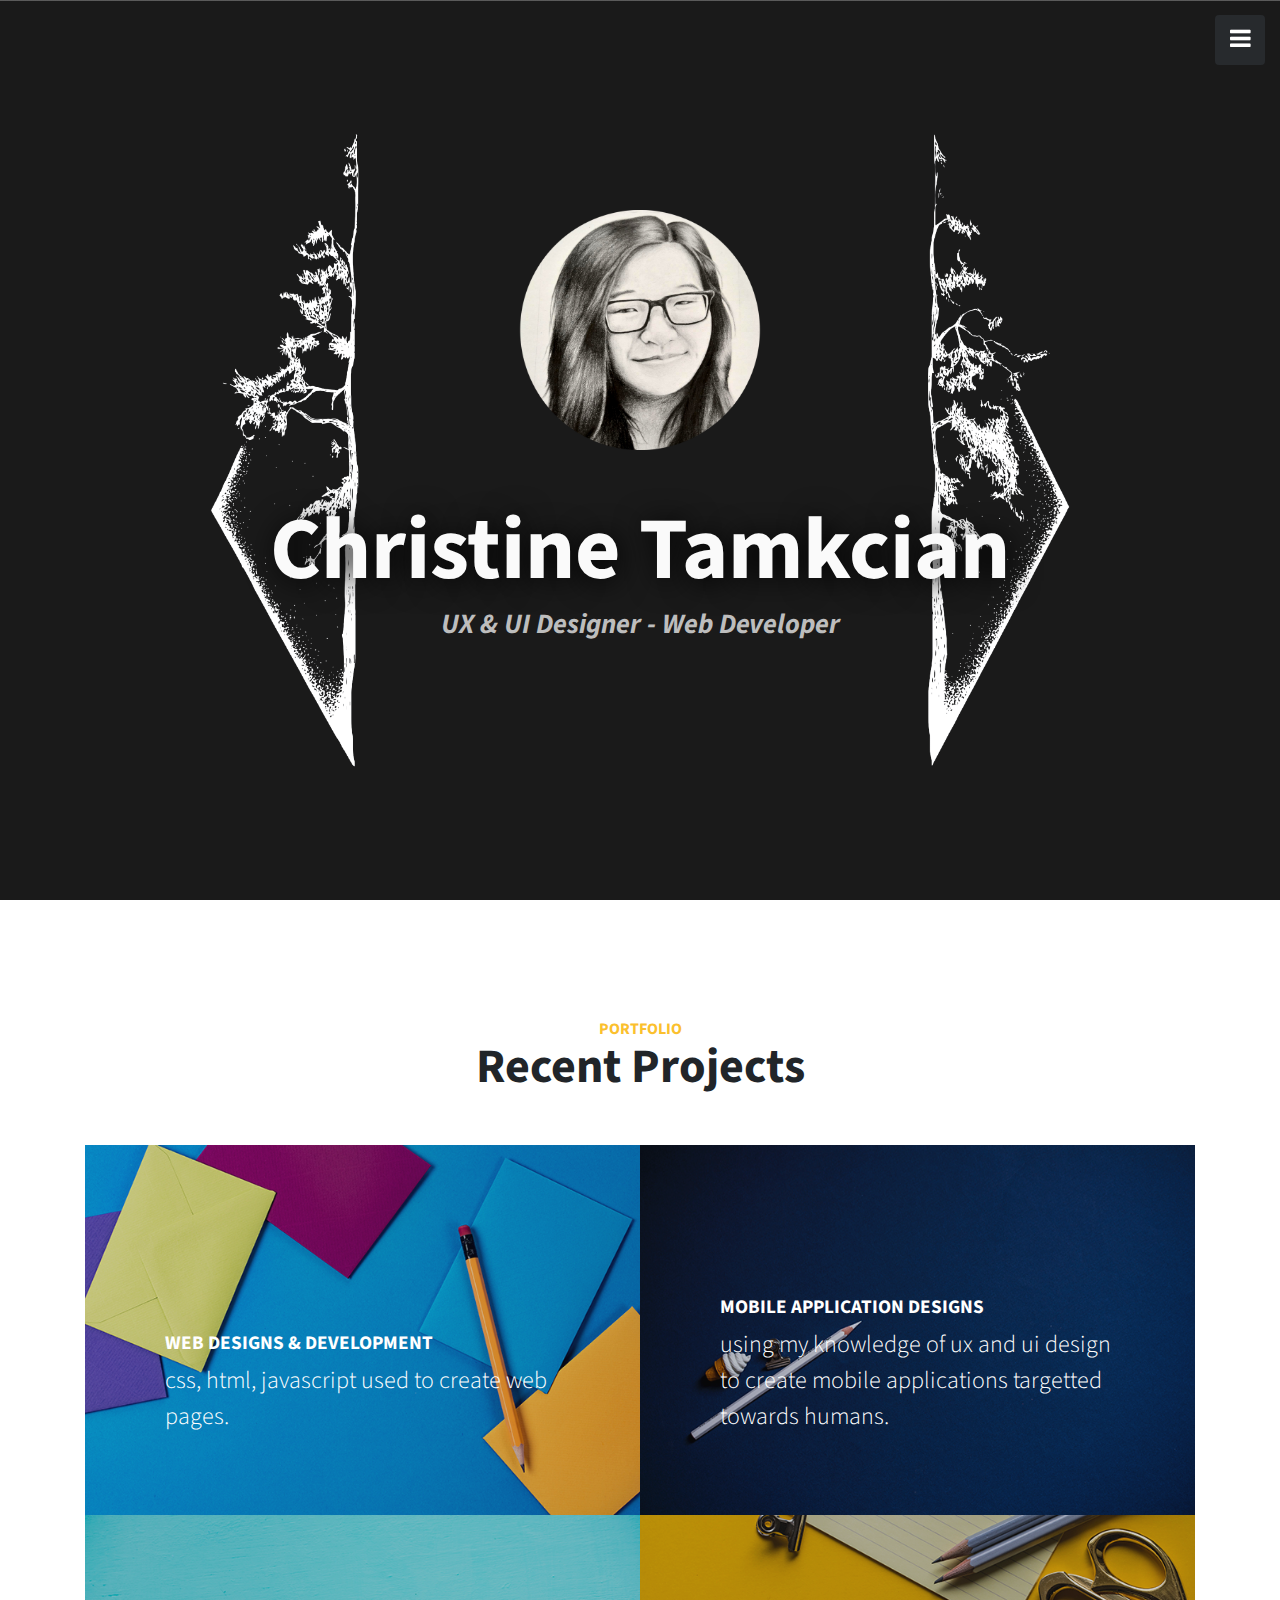
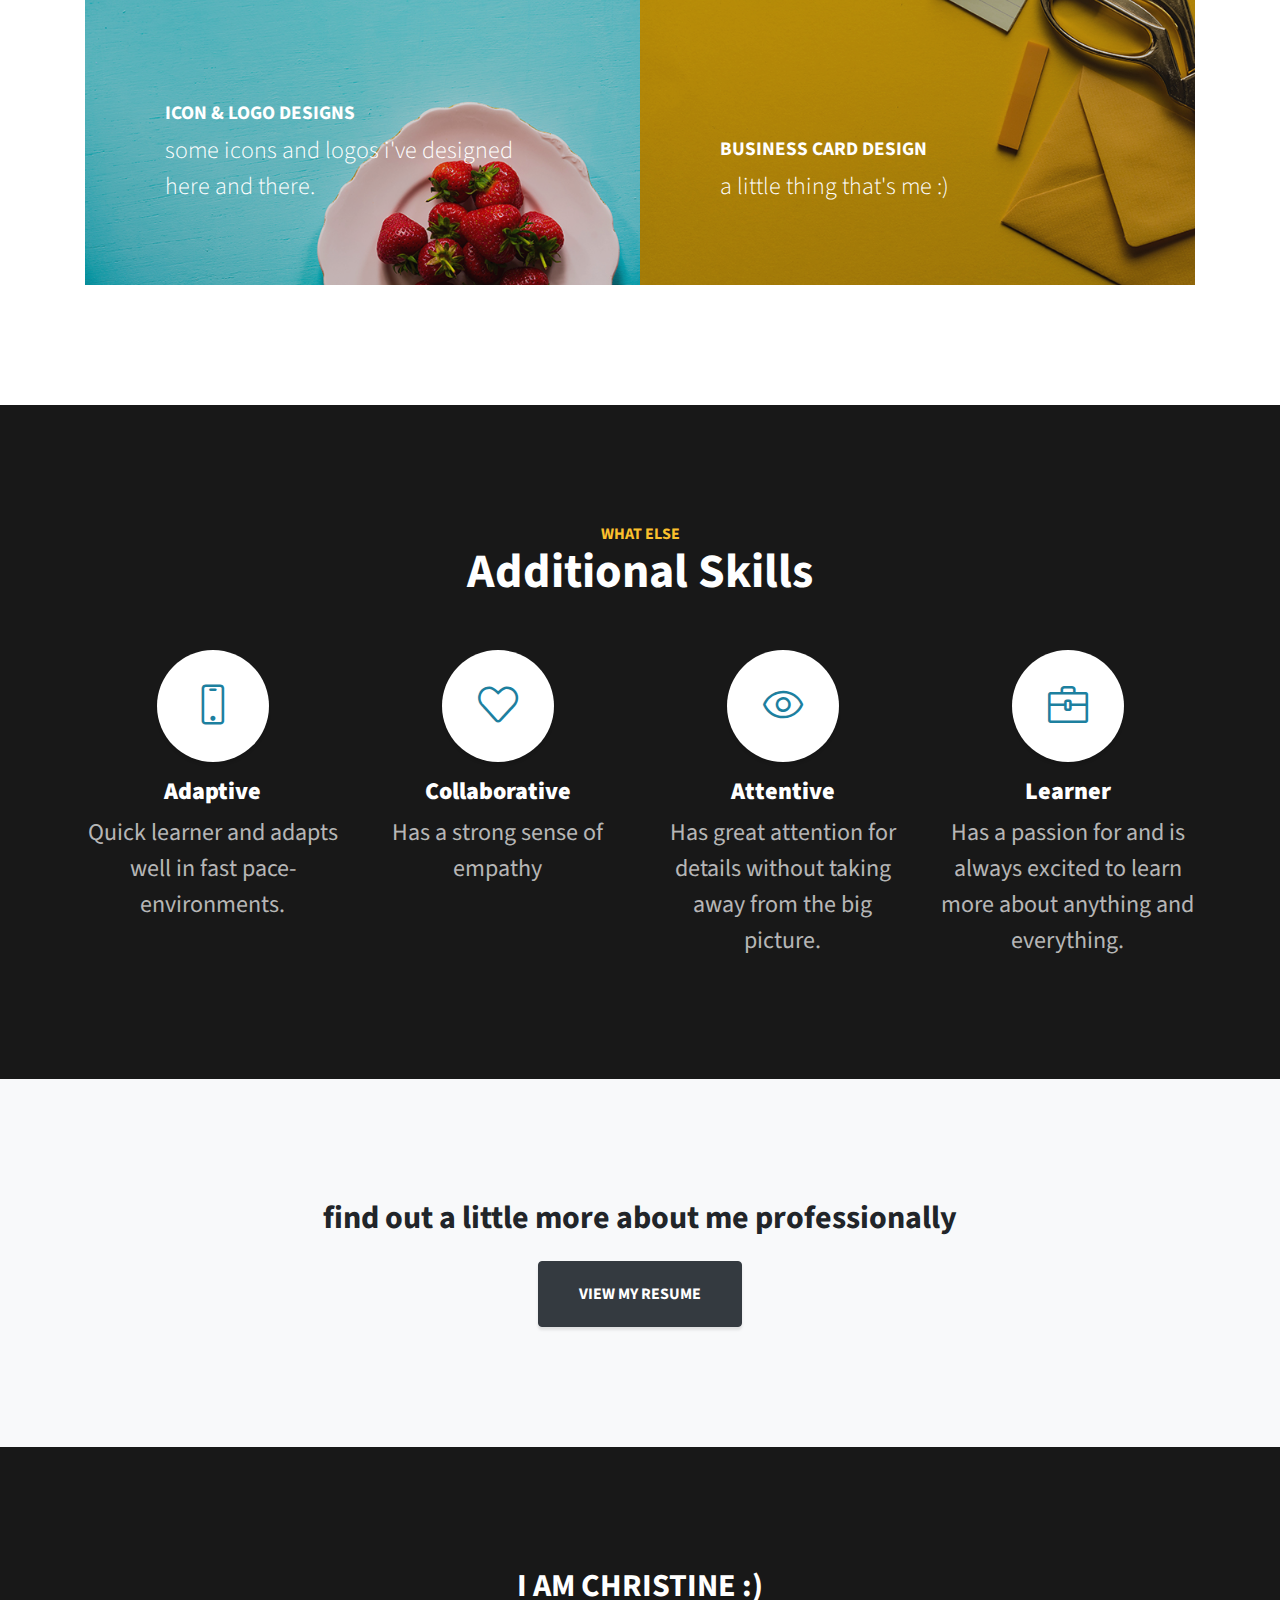
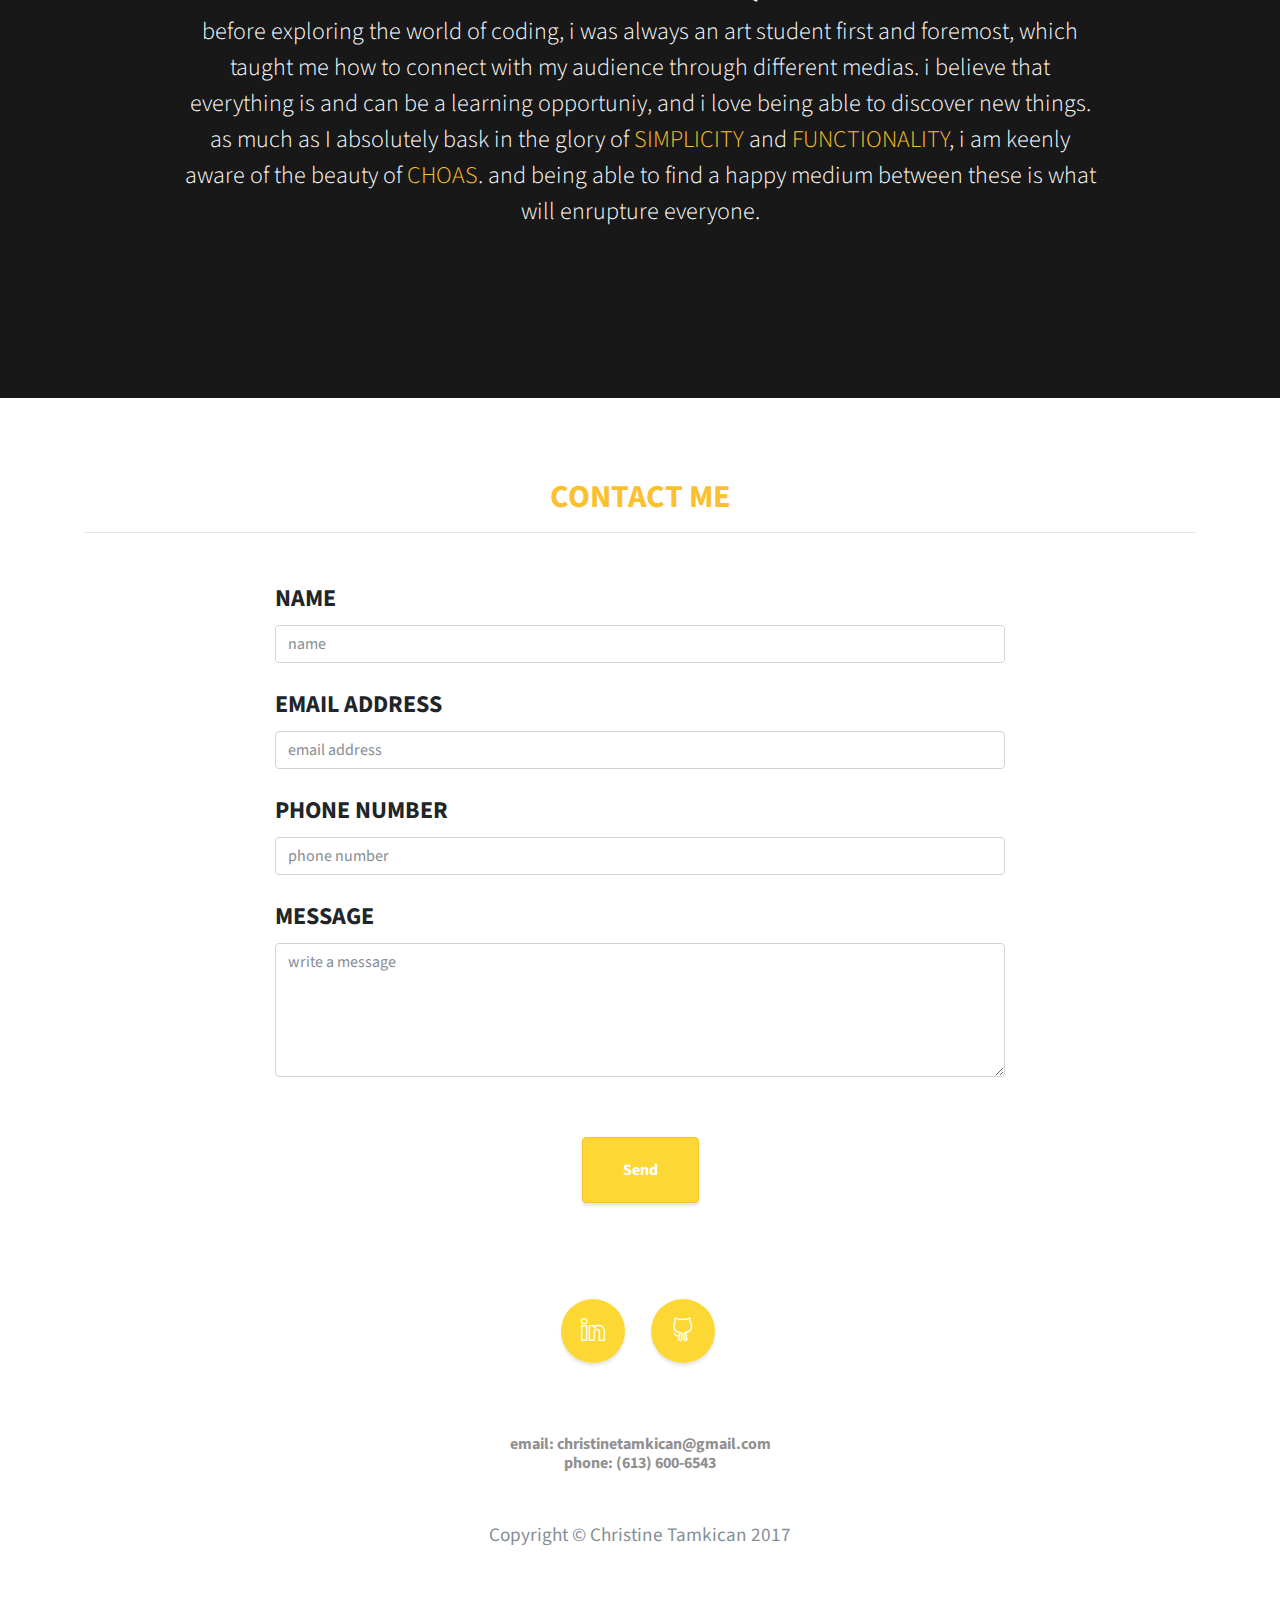
==== index.html @ 32dbfe92 "init" ====
<!DOCTYPE html>
<html lang="en">

  <head>

    <meta charset="utf-8">
    <meta name="viewport" content="width=device-width, initial-scale=1, shrink-to-fit=no">
    <meta name="Christine Tamkican's Portfolio" content="">
    <meta name="Christine Tamkican" content="">

    <title>Christine Tamkican</title>

    <!-- Bootstrap Core CSS -->
    <link href="vendor/bootstrap/css/bootstrap.min.css" rel="stylesheet">

    <!-- Custom Fonts -->
    <link href="vendor/font-awesome/css/font-awesome.min.css" rel="stylesheet" type="text/css">
    <link href="https://fonts.googleapis.com/css?family=Source+Sans+Pro:300,400,700,300italic,400italic,700italic" rel="stylesheet" type="text/css">
    <link href="vendor/simple-line-icons/css/simple-line-icons.css" rel="stylesheet">
    <link href="https://fonts.googleapis.com/css?family=Architects+Daughter|Caveat|Waiting+for+the+Sunrise|Shadows+Into+Light+Two" rel="stylesheet">

    <!-- Custom CSS -->
    <link href="css/stylish-portfolio.min.css" rel="stylesheet">
    <link href="css/stylish-portfolio.css" rel="stylesheet">

  </head>

  <body id="page-top">
    <!-- Navigation -->
    <a class="menu-toggle rounded" href="#">
      <i class="fa fa-bars"></i>
    </a>
    <nav id="sidebar-wrapper">
      <ul class="sidebar-nav">
        <li class="sidebar-brand">
          <a class="js-scroll-trigger" href="#page-top"></a>
        </li>
        <li class="sidebar-nav-item">
          <a class="js-scroll-trigger" href="#page-top">Home</a>
        </li>
        <li class="sidebar-nav-item">
          <a class="js-scroll-trigger" href="#portfolio">Portfolio</a>
        </li>
        <li class="sidebar-nav-item">
          <a class="js-scroll-trigger" href="#services">What Else</a>
        </li>
        <li class="sidebar-nav-item">
          <a class="js-scroll-trigger" href="#about">About</a>
        </li>
        <li class="sidebar-nav-item">
          <a class="js-scroll-trigger" href="#contact">Contact</a>
        </li>
      </ul>
    </nav>

    <!-- Header -->
    <header class="masthead d-flex">
      <div class="container text-center my-auto" id="profilePic">
       <img class="img-fluid mb-5 d-block mx-auto" id="profilePic" src="img/profile.png" alt="" style="height: 15rem">
        <h1 class="mb-1" style="color: #fafafa;text-shadow: 3px 3px 30px black;">Christine Tamkcian</h1>
        <h3 class="mb-5" style="color:#bdbdbd;">
          <em>UX &amp; UI Designer - Web Developer</em>
        </h3>
      </div>
      <div class="overlay"></div>
    </header>

    <!-- Portfolio -->
    <section class="content-section" id="portfolio">
      <div class="container">
        <div class="content-section-heading text-center">
          <h3 class="text-secondary mb-0">Portfolio</h3>
          <h2 class="mb-5">Recent Projects</h2>
        </div>
        <div class="row no-gutters">
          <div class="col-lg-6">
            <a class="portfolio-item" href="#webModal" data-toggle="modal">
              <span class="caption">
                <span class="caption-content">
                  <h2>WEB DESIGNS &AMP; DEVELOPMENT</h2>
                  <p class="mb-0">css, html, javascript used to create web pages.</p>
                </span>
              </span>
              <img class="img-fluid" src="img/portfolio-1.jpg" alt="">
            </a>
          </div>
          <div class="col-lg-6">
            <a class="portfolio-item" href="#appModal" data-toggle="modal">
              <span class="caption">
                <span class="caption-content">
                  <h2>MOBILE APPLICATION DESIGNS</h2>
                  <p class="mb-0">using my knowledge of ux and ui design to create mobile applications targetted towards humans.</p>
                </span>
              </span>
              <img class="img-fluid" src="img/portfolio-2.jpg" alt="">
            </a>
          </div>
          <div class="col-lg-6">
            <a class="portfolio-item" href="#iconModal" data-toggle="modal">
              <span class="caption">
                <span class="caption-content">
                  <h2>ICON &AMP; LOGO DESIGNS</h2>
                  <p class="mb-0">some icons and logos i've designed here and there.</p>
                </span>
              </span>
              <img class="img-fluid" src="img/portfolio-3.jpg" alt="">
            </a>
          </div>
          <div class="col-lg-6">
            <a class="portfolio-item" href="#brandingModal" data-toggle="modal">
              <span class="caption">
                <span class="caption-content">
                  <h2>BUSINESS CARD DESIGN</h2>
                  <p class="mb-0">a little thing that's me :)</p>
                </span>
              </span>
              <img class="img-fluid" src="img/portfolio-4.jpg" alt="">
            </a>
          </div>
        </div>
      </div>
    </section>
    
    <!-- MODAL WINDOWS -->
    
    <!-- Web Design -->
    <div id="webModal" class="modal fade" tabindex="-1" role="dialog" style="display:none;" aria-hidden="true">
        <div class="modal-dialog modal-lg" role="document">
    <div class="modal-content">
      <!-- dialog body -->
      <div class="modal-body">
        <button type="button" class="close" data-dismiss="modal">&times;</button>
        <div id="webCar" class="carousel slide" data-ride="carousel">
          <ol class="carousel-indicators">
            <li data-target="#webCar" data-slide-to="0" class="active"></li>
            <li data-target="#webCar" data-slide-to="1"></li>
            <li data-target="#webCar" data-slide-to="2"></li>
          </ol>
          <div class="carousel-inner" role="listbox">
            <div class="carousel-item active">
              <img src="img/designs/webDesign1.jpeg" alt="First slide">
              <div class="carousel-caption">
                <h3>make a difference: bootstrap website</h3>
                <p>a responsive website created using the bootstrap framework.<br><a href="https://tamk0002.github.io/bootstrap-site/">view webpage</a></p>
              </div>
            </div>
            <div class="carousel-item">
              <img src="img/designs/webDesign2.jpeg" alt="Second slide">
              <div class="carousel-caption">
                <h3>lorem galaxy navigation design</h3>
                <p>a webpage created to practice creating a responsive navigation.<br><a href="https://tamk0002.github.io/midterm-9013/">view webpage</a></p>
              </div>
            </div>
            <div class="carousel-item">
              <img src="img/designs/webDesign3.jpeg" alt="Third slide">
              <div class="carousel-caption">
                <h3>responsive images design</h3>
                <p>a webpage created to practice creating responsive images.<br><a href="https://tamk0002.github.io/responsive-images/">view webpage</a></p>
              </div>
            </div>
          </div>
          <a class="carousel-control-prev" href="#webCar" data-slide="prev">
            <span class="carousel-control-prev-icon"></span>
            <span class="sr-only">Previous</span>
          </a>
          <a class="carousel-control-next" href="#webCar" data-slide="next">
            <span class="carousel-control-next-icon"></span>
            <span class="sr-only">Next</span>
          </a>
        </div>
      </div>
      <!-- dialog buttons -->
      <div class="modal-footer" href="#portfolio" data-dismiss="modal">
      <button type="button" class="btn btn-primary">CLOSE</button></div>
    </div>
  </div>
    </div>
    
    <!-- App Design -->
    <div id="appModal" class="modal fade" tabindex="-1" role="dialog" style="display:none;" aria-hidden="true">
        <div class="modal-dialog modal-lg" role="document">
    <div class="modal-content">
      <!-- dialog body -->
      <div class="modal-body">
        <button type="button" class="close" data-dismiss="modal">&times;</button>
        <div id="appCar" class="carousel slide" data-ride="carousel">
          <ol class="carousel-indicators">
            <li data-target="#appCar" data-slide-to="0" class="active"></li>
            <li data-target="#appCar" data-slide-to="1"></li>
<!--            <li data-target="#appCar" data-slide-to="2"></li>-->
          </ol>
          <div class="carousel-inner" role="listbox">
            <div class="carousel-item active">
              <img src="img/designs/appDesign1.jpeg" alt="First slide">
              <div class="carousel-caption">
                <h3>Bowling Interface</h3>
                <p>a bowling interface designed for iPads.<br>created using Adobe Xd<br><a href="https://xd.adobe.com/view/39c6d2aa-a7d2-4c39-b55e-e9a89693aaf7/">view full version</a></p>
              </div>
            </div>
            <div class="carousel-item">
              <img src="img/designs/appDesign2.jpeg" alt="Second slide">
              <div class="carousel-caption">
                <h3>MIZU</h3>
                <p>A music application.<br>created using Illustrator and Adobe Xd<br><a href="https://xd.adobe.com/view/39bc5a99-e1aa-471a-8054-1c2cb458f04a/">view interactive prototype</a>
                </p>
              </div>
            </div>
<!--
            <div class="carousel-item">
              <img src="img/appDesign3.png" alt="Third slide">
              <div class="carousel-caption">
                <h3>responsive images design</h3>
                <p>A responsive website created using the bootstrap framework.</p>
              </div>
            </div>
-->
          </div>
          <a class="carousel-control-prev" href="#appCar" data-slide="prev">
            <span class="carousel-control-prev-icon"></span>
            <span class="sr-only">Previous</span>
          </a>
          <a class="carousel-control-next" href="#appCar" data-slide="next">
            <span class="carousel-control-next-icon"></span>
            <span class="sr-only">Next</span>
          </a>
        </div>
      </div>
      <!-- dialog buttons -->
      <div class="modal-footer" href="#portfolio" data-dismiss="modal">
      <button type="button" class="btn btn-primary">CLOSE</button></div>
    </div>
  </div>
    </div>
    
    <!-- Icon & Logo Design -->
    <div id="iconModal" class="modal fade" tabindex="-1" role="dialog" style="display:none;" aria-hidden="true">
        <div class="modal-dialog modal-lg" role="document">
    <div class="modal-content">
      <!-- dialog body -->
      <div class="modal-body">
        <button type="button" class="close" data-dismiss="modal">&times;</button>
        <div id="iconCar" class="carousel slide" data-ride="carousel">
          <ol class="carousel-indicators">
            <li data-target="#iconCar" data-slide-to="0" class="active"></li>
            <li data-target="#iconCar" data-slide-to="1"></li>
<!--            <li data-target="#appCar" data-slide-to="2"></li>-->
          </ol>
          <div class="carousel-inner" role="listbox">
            <div class="carousel-item active">
              <img src="img/designs/iconDesign1.jpeg" alt="First slide">
              <div class="carousel-caption">
                <h3>Filter Icons</h3>
                <p>Variety of Filter icons designed for the doors open ottawa application.</p>
              </div>
            </div>
            <div class="carousel-item">
              <img src="img/designs/logoDesign1.jpeg" alt="Second slide">
              <div class="carousel-caption">
                <h3>app icons and Logos</h3>
                <p>A variety of different app icons and logos I designed for different things.</p>
              </div>
            </div>
<!--
            <div class="carousel-item">
              <img src="img/appDesign3.png" alt="Third slide">
              <div class="carousel-caption">
                <h3>responsive images design</h3>
                <p>A responsive website created using the bootstrap framework.</p>
              </div>
            </div>
-->
          </div>
          <a class="carousel-control-prev" href="#iconCar" data-slide="prev">
            <span class="carousel-control-prev-icon"></span>
            <span class="sr-only">Previous</span>
          </a>
          <a class="carousel-control-next" href="#iconCar" data-slide="next">
            <span class="carousel-control-next-icon"></span>
            <span class="sr-only">Next</span>
          </a>
        </div>
      </div>
      <!-- dialog buttons -->
      <div class="modal-footer" href="#portfolio" data-dismiss="modal">
      <button type="button" class="btn btn-primary">CLOSE</button></div>
    </div>
  </div>
    </div>
    
    <!-- Branding/ Misc Design -->
    <div id="brandingModal" class="modal fade" tabindex="-1" role="dialog" style="display:none;" aria-hidden="true">
        <div class="modal-dialog modal-lg" role="document">
    <div class="modal-content">
      <!-- dialog body -->
      <div class="modal-body">
        <button type="button" class="close" data-dismiss="modal">&times;</button>
        <div id="brandingCar" class="carousel slide" data-ride="carousel">
          <ol class="carousel-indicators">
            <li data-target="#brandingCar" data-slide-to="0" class="active"></li>
<!--            <li data-target="#brandingCar" data-slide-to="1"></li>-->
<!--            <li data-target="#appCar" data-slide-to="2"></li>-->
          </ol>
          <div class="carousel-inner" role="listbox">
            <div class="carousel-item active">
              <img src="img/designs/miscDesign.jpeg" alt="First slide">
              <div class="carousel-caption">
                <h3>Personal Card</h3>
                <p>a quick personal card i created.</p>
              </div>
            </div>
<!--
            <div class="carousel-item">
              <img src="img/designs/appDesign2.jpeg" alt="Second slide">
              <div class="carousel-caption">
                <h3>responsive navigation design</h3>
                <p>A responsive website created using the bootstrap framework.</p>
              </div>
            </div>
-->
<!--
            <div class="carousel-item">
              <img src="img/appDesign3.png" alt="Third slide">
              <div class="carousel-caption">
                <h3>responsive images design</h3>
                <p>A responsive website created using the bootstrap framework.</p>
              </div>
            </div>
-->
          </div>
          <a class="carousel-control-prev" href="#brandingCar" data-slide="prev">
            <span class="carousel-control-prev-icon"></span>
            <span class="sr-only">Previous</span>
          </a>
          <a class="carousel-control-next" href="#brandingCar" data-slide="next">
            <span class="carousel-control-next-icon"></span>
            <span class="sr-only">Next</span>
          </a>
        </div>
      </div>
      <!-- dialog buttons -->
      <div class="modal-footer" href="#portfolio" data-dismiss="modal">
      <button type="button" class="btn btn-primary">CLOSE</button></div>
    </div>
  </div>
    </div>
    
    
    <section class="content-section bg-primary text-white text-center" id="services">
      <div class="container">
        <div class="content-section-heading">
          <h3 class="text-secondary mb-0">What else</h3>
          <h2 class="mb-5">Additional Skills</h2>
        </div>
        <div class="row">
          <div class="col-lg-3 col-md-6 mb-5 mb-lg-0">
            <span class="service-icon rounded-circle mx-auto mb-3">
              <i class="icon-screen-smartphone"></i>
            </span>
            <h4>
              <strong>Adaptive</strong>
            </h4>
            <p class="text-faded mb-0">Quick learner and adapts well in fast pace-environments.</p>
          </div>
          <div class="col-lg-3 col-md-6 mb-5 mb-lg-0">
            <span class="service-icon rounded-circle mx-auto mb-3">
              <i class="icon-heart"></i>
            </span>
            <h4>
              <strong>Collaborative</strong>
            </h4>
            <p class="text-faded mb-0">Has a strong sense of empathy</p>
          </div>
          <div class="col-lg-3 col-md-6 mb-5 mb-md-0">
            <span class="service-icon rounded-circle mx-auto mb-3">
              <i class="icon-eye"></i>
            </span>
            <h4>
              <strong>Attentive</strong>
            </h4>
            <p class="text-faded mb-0">Has great attention for details without taking away from the big picture.</p>
          </div>
          <div class="col-lg-3 col-md-6">
            <span class="service-icon rounded-circle mx-auto mb-3">
              <i class="icon-briefcase"></i>
            </span>
            <h4>
              <strong>Learner</strong>
            </h4>
            <p class="text-faded mb-0">Has a passion for and is always excited to learn more about anything and everything.</p>
          </div>
        </div>
      </div>
    </section>

    <!-- About -->
    <section class="content-section bg-light" id="about">
      <div class="container text-center">
        <h2 class="mb-4">find out a little more about me professionally</h2>
        <a class="btn btn-dark btn-xl js-scroll-trigger" href="resume.pdf">VIEW MY RESUME</a>
      </div>
    </section>
   
    <!-- Call to Action -->
    <section class="content-section bg-primary text-white">
     <div class="container text-center">
        <div class="row">
          <div class="col-lg-10 mx-auto">
            <h2>I AM CHRISTINE :)</h2>
            <p class="lead mb-5" style="font-size: 1.5rem">before exploring the world of coding, i was always an art student first and foremost, which taught me how to connect with my audience through different medias. i believe that everything is and can be a learning opportuniy, and i love being able to discover new things. as much as I absolutely bask in the glory of <tag>SIMPLICITY</tag> and <tag>FUNCTIONALITY</tag>, i am keenly aware of the beauty of <tag>CHOAS</tag>. and being able to find a happy medium between these is what will enrupture everyone.
            </p>
            
          </div>
        </div>
      </div>
    </section>
    
    <!-- Contact Section -->
    <section id="contact" style="margin-top:5rem;">
      <div class="container">
        <h2 class="text-center text-uppercase text-secondary mb-0">Contact Me</h2>
        <hr class="star-dark mb-5">
        <div class="row">
          <div class="col-lg-8 mx-auto">
            <!-- To configure the contact form email address, go to mail/contact_me.php and update the email address in the PHP file on line 19. -->
            <!-- The form should work on most web servers, but if the form is not working you may need to configure your web server differently. -->
            <form name="sentMessage" id="contactForm" novalidate="novalidate">
              <div class="control-group">
                <div class="form-group floating-label-form-group controls mb-0 pb-2">
                  <label><b>NAME</b></label>
                  <input class="form-control" id="name" type="text" placeholder="name" required="required" data-validation-required-message="Please enter your name.">
                  <p class="help-block text-danger"></p>
                </div>
              </div>
              <div class="control-group">
                <div class="form-group floating-label-form-group controls mb-0 pb-2">
                  <label><b>EMAIL ADDRESS</b></label>
                  <input class="form-control" id="email" type="email" placeholder="email address" required="required" data-validation-required-message="Please enter your email address.">
                  <p class="help-block text-danger"></p>
                </div>
              </div>
              <div class="control-group">
                <div class="form-group floating-label-form-group controls mb-0 pb-2">
                  <label><b>PHONE NUMBER</b></label>
                  <input class="form-control" id="phone" type="tel" placeholder="phone number" required="required" data-validation-required-message="Please enter your phone number.">
                  <p class="help-block text-danger"></p>
                </div>
              </div>
              <div class="control-group">
                <div class="form-group floating-label-form-group controls mb-0 pb-2">
                  <label><b>MESSAGE</b></label>
                  <textarea class="form-control" id="message" rows="5" placeholder="write a message" required="required" data-validation-required-message="Please enter a message."></textarea>
                  <p class="help-block text-danger"></p>
                </div>
              </div>
              <br>
              <div id="success"></div>
              <div class="form-group" style="justify-content: center; display: flex;">
                <button type="submit" class="btn btn-primary btn-xl" id="sendMessageButton">Send</button>
              </div>
            </form>
          </div>
        </div>
      </div>
    </section>

    <!-- Footer -->
    <footer class="footer text-center">
      <div class="container">
        <ul class="list-inline mb-5">
          <li class="list-inline-item">
            <a class="social-link rounded-circle text-white mr-3" href="https://www.linkedin.com/in/christine-tamkican-003aa7154/">
              <i class="icon-social-linkedin"></i>
            </a>
          </li>
          <li class="list-inline-item">
            <a class="social-link rounded-circle text-white" href="https://github.com/tamk0002">
              <i class="icon-social-github"></i>
            </a>
          </li>
          <li><br><br>
              <h6 style="color:#909090;">email: christinetamkican@gmail.com<br>phone: (613) 600-6543</h6>
          </li>
        </ul>
        <p class="text-muted small mb-0">Copyright &copy; Christine Tamkican 2017</p>
      </div>
    </footer>

    <!-- Scroll to Top Button-->
    <a class="scroll-to-top rounded js-scroll-trigger" href="#page-top">
      <i class="fa fa-angle-up"></i>
    </a>

    <!-- Bootstrap core JavaScript -->
    <script src="vendor/jquery/jquery.min.js"></script>
    <script src="vendor/bootstrap/js/bootstrap.bundle.min.js"></script>

    <!-- Plugin JavaScript -->
    <script src="vendor/jquery-easing/jquery.easing.min.js"></script>

       <!-- Contact Form JavaScript -->
    <script src="js/jqBootstrapValidation.js"></script>
    <script src="js/contact_me.js"></script>
   
    <!-- Custom scripts for this template -->
    <script src="js/stylish-portfolio.min.js"></script>

  </body>

</html>
---- vendor/simple-line-icons/css/simple-line-icons.css ----
@font-face {
  font-family: 'simple-line-icons';
  src: url('../fonts/Simple-Line-Icons.eot?v=2.4.0');
  src: url('../fonts/Simple-Line-Icons.eot?v=2.4.0#iefix') format('embedded-opentype'), url('../fonts/Simple-Line-Icons.woff2?v=2.4.0') format('woff2'), url('../fonts/Simple-Line-Icons.ttf?v=2.4.0') format('truetype'), url('../fonts/Simple-Line-Icons.woff?v=2.4.0') format('woff'), url('../fonts/Simple-Line-Icons.svg?v=2.4.0#simple-line-icons') format('svg');
  font-weight: normal;
  font-style: normal;
}
/*
 Use the following CSS code if you want to have a class per icon.
 Instead of a list of all class selectors, you can use the generic [class*="icon-"] selector, but it's slower:
*/
.icon-user,
.icon-people,
.icon-user-female,
.icon-user-follow,
.icon-user-following,
.icon-user-unfollow,
.icon-login,
.icon-logout,
.icon-emotsmile,
.icon-phone,
.icon-call-end,
.icon-call-in,
.icon-call-out,
.icon-map,
.icon-location-pin,
.icon-direction,
.icon-directions,
.icon-compass,
.icon-layers,
.icon-menu,
.icon-list,
.icon-options-vertical,
.icon-options,
.icon-arrow-down,
.icon-arrow-left,
.icon-arrow-right,
.icon-arrow-up,
.icon-arrow-up-circle,
.icon-arrow-left-circle,
.icon-arrow-right-circle,
.icon-arrow-down-circle,
.icon-check,
.icon-clock,
.icon-plus,
.icon-minus,
.icon-close,
.icon-event,
.icon-exclamation,
.icon-organization,
.icon-trophy,
.icon-screen-smartphone,
.icon-screen-desktop,
.icon-plane,
.icon-notebook,
.icon-mustache,
.icon-mouse,
.icon-magnet,
.icon-energy,
.icon-disc,
.icon-cursor,
.icon-cursor-move,
.icon-crop,
.icon-chemistry,
.icon-speedometer,
.icon-shield,
.icon-screen-tablet,
.icon-magic-wand,
.icon-hourglass,
.icon-graduation,
.icon-ghost,
.icon-game-controller,
.icon-fire,
.icon-eyeglass,
.icon-envelope-open,
.icon-envelope-letter,
.icon-bell,
.icon-badge,
.icon-anchor,
.icon-wallet,
.icon-vector,
.icon-speech,
.icon-puzzle,
.icon-printer,
.icon-present,
.icon-playlist,
.icon-pin,
.icon-picture,
.icon-handbag,
.icon-globe-alt,
.icon-globe,
.icon-folder-alt,
.icon-folder,
.icon-film,
.icon-feed,
.icon-drop,
.icon-drawer,
.icon-docs,
.icon-doc,
.icon-diamond,
.icon-cup,
.icon-calculator,
.icon-bubbles,
.icon-briefcase,
.icon-book-open,
.icon-basket-loaded,
.icon-basket,
.icon-bag,
.icon-action-undo,
.icon-action-redo,
.icon-wrench,
.icon-umbrella,
.icon-trash,
.icon-tag,
.icon-support,
.icon-frame,
.icon-size-fullscreen,
.icon-size-actual,
.icon-shuffle,
.icon-share-alt,
.icon-share,
.icon-rocket,
.icon-question,
.icon-pie-chart,
.icon-pencil,
.icon-note,
.icon-loop,
.icon-home,
.icon-grid,
.icon-graph,
.icon-microphone,
.icon-music-tone-alt,
.icon-music-tone,
.icon-earphones-alt,
.icon-earphones,
.icon-equalizer,
.icon-like,
.icon-dislike,
.icon-control-start,
.icon-control-rewind,
.icon-control-play,
.icon-control-pause,
.icon-control-forward,
.icon-control-end,
.icon-volume-1,
.icon-volume-2,
.icon-volume-off,
.icon-calendar,
.icon-bulb,
.icon-chart,
.icon-ban,
.icon-bubble,
.icon-camrecorder,
.icon-camera,
.icon-cloud-download,
.icon-cloud-upload,
.icon-envelope,
.icon-eye,
.icon-flag,
.icon-heart,
.icon-info,
.icon-key,
.icon-link,
.icon-lock,
.icon-lock-open,
.icon-magnifier,
.icon-magnifier-add,
.icon-magnifier-remove,
.icon-paper-clip,
.icon-paper-plane,
.icon-power,
.icon-refresh,
.icon-reload,
.icon-settings,
.icon-star,
.icon-symbol-female,
.icon-symbol-male,
.icon-target,
.icon-credit-card,
.icon-paypal,
.icon-social-tumblr,
.icon-social-twitter,
.icon-social-facebook,
.icon-social-instagram,
.icon-social-linkedin,
.icon-social-pinterest,
.icon-social-github,
.icon-social-google,
.icon-social-reddit,
.icon-social-skype,
.icon-social-dribbble,
.icon-social-behance,
.icon-social-foursqare,
.icon-social-soundcloud,
.icon-social-spotify,
.icon-social-stumbleupon,
.icon-social-youtube,
.icon-social-dropbox,
.icon-social-vkontakte,
.icon-social-steam {
  font-family: 'simple-line-icons';
  speak: none;
  font-style: normal;
  font-weight: normal;
  font-variant: normal;
  text-transform: none;
  line-height: 1;
  /* Better Font Rendering =========== */
  -webkit-font-smoothing: antialiased;
  -moz-osx-font-smoothing: grayscale;
}
.icon-user:before {
  content: "\e005";
}
.icon-people:before {
  content: "\e001";
}
.icon-user-female:before {
  content: "\e000";
}
.icon-user-follow:before {
  content: "\e002";
}
.icon-user-following:before {
  content: "\e003";
}
.icon-user-unfollow:before {
  content: "\e004";
}
.icon-login:before {
  content: "\e066";
}
.icon-logout:before {
  content: "\e065";
}
.icon-emotsmile:before {
  content: "\e021";
}
.icon-phone:before {
  content: "\e600";
}
.icon-call-end:before {
  content: "\e048";
}
.icon-call-in:before {
  content: "\e047";
}
.icon-call-out:before {
  content: "\e046";
}
.icon-map:before {
  content: "\e033";
}
.icon-location-pin:before {
  content: "\e096";
}
.icon-direction:before {
  content: "\e042";
}
.icon-directions:before {
  content: "\e041";
}
.icon-compass:before {
  content: "\e045";
}
.icon-layers:before {
  content: "\e034";
}
.icon-menu:before {
  content: "\e601";
}
.icon-list:before {
  content: "\e067";
}
.icon-options-vertical:before {
  content: "\e602";
}
.icon-options:before {
  content: "\e603";
}
.icon-arrow-down:before {
  content: "\e604";
}
.icon-arrow-left:before {
  content: "\e605";
}
.icon-arrow-right:before {
  content: "\e606";
}
.icon-arrow-up:before {
  content: "\e607";
}
.icon-arrow-up-circle:before {
  content: "\e078";
}
.icon-arrow-left-circle:before {
  content: "\e07a";
}
.icon-arrow-right-circle:before {
  content: "\e079";
}
.icon-arrow-down-circle:before {
  content: "\e07b";
}
.icon-check:before {
  content: "\e080";
}
.icon-clock:before {
  content: "\e081";
}
.icon-plus:before {
  content: "\e095";
}
.icon-minus:before {
  content: "\e615";
}
.icon-close:before {
  content: "\e082";
}
.icon-event:before {
  content: "\e619";
}
.icon-exclamation:before {
  content: "\e617";
}
.icon-organization:before {
  content: "\e616";
}
.icon-trophy:before {
  content: "\e006";
}
.icon-screen-smartphone:before {
  content: "\e010";
}
.icon-screen-desktop:before {
  content: "\e011";
}
.icon-plane:before {
  content: "\e012";
}
.icon-notebook:before {
  content: "\e013";
}
.icon-mustache:before {
  content: "\e014";
}
.icon-mouse:before {
  content: "\e015";
}
.icon-magnet:before {
  content: "\e016";
}
.icon-energy:before {
  content: "\e020";
}
.icon-disc:before {
  content: "\e022";
}
.icon-cursor:before {
  content: "\e06e";
}
.icon-cursor-move:before {
  content: "\e023";
}
.icon-crop:before {
  content: "\e024";
}
.icon-chemistry:before {
  content: "\e026";
}
.icon-speedometer:before {
  content: "\e007";
}
.icon-shield:before {
  content: "\e00e";
}
.icon-screen-tablet:before {
  content: "\e00f";
}
.icon-magic-wand:before {
  content: "\e017";
}
.icon-hourglass:before {
  content: "\e018";
}
.icon-graduation:before {
  content: "\e019";
}
.icon-ghost:before {
  content: "\e01a";
}
.icon-game-controller:before {
  content: "\e01b";
}
.icon-fire:before {
  content: "\e01c";
}
.icon-eyeglass:before {
  content: "\e01d";
}
.icon-envelope-open:before {
  content: "\e01e";
}
.icon-envelope-letter:before {
  content: "\e01f";
}
.icon-bell:before {
  content: "\e027";
}
.icon-badge:before {
  content: "\e028";
}
.icon-anchor:before {
  content: "\e029";
}
.icon-wallet:before {
  content: "\e02a";
}
.icon-vector:before {
  content: "\e02b";
}
.icon-speech:before {
  content: "\e02c";
}
.icon-puzzle:before {
  content: "\e02d";
}
.icon-printer:before {
  content: "\e02e";
}
.icon-present:before {
  content: "\e02f";
}
.icon-playlist:before {
  content: "\e030";
}
.icon-pin:before {
  content: "\e031";
}
.icon-picture:before {
  content: "\e032";
}
.icon-handbag:before {
  content: "\e035";
}
.icon-globe-alt:before {
  content: "\e036";
}
.icon-globe:before {
  content: "\e037";
}
.icon-folder-alt:before {
  content: "\e039";
}
.icon-folder:before {
  content: "\e089";
}
.icon-film:before {
  content: "\e03a";
}
.icon-feed:before {
  content: "\e03b";
}
.icon-drop:before {
  content: "\e03e";
}
.icon-drawer:before {
  content: "\e03f";
}
.icon-docs:before {
  content: "\e040";
}
.icon-doc:before {
  content: "\e085";
}
.icon-diamond:before {
  content: "\e043";
}
.icon-cup:before {
  content: "\e044";
}
.icon-calculator:before {
  content: "\e049";
}
.icon-bubbles:before {
  content: "\e04a";
}
.icon-briefcase:before {
  content: "\e04b";
}
.icon-book-open:before {
  content: "\e04c";
}
.icon-basket-loaded:before {
  content: "\e04d";
}
.icon-basket:before {
  content: "\e04e";
}
.icon-bag:before {
  content: "\e04f";
}
.icon-action-undo:before {
  content: "\e050";
}
.icon-action-redo:before {
  content: "\e051";
}
.icon-wrench:before {
  content: "\e052";
}
.icon-umbrella:before {
  content: "\e053";
}
.icon-trash:before {
  content: "\e054";
}
.icon-tag:before {
  content: "\e055";
}
.icon-support:before {
  content: "\e056";
}
.icon-frame:before {
  content: "\e038";
}
.icon-size-fullscreen:before {
  content: "\e057";
}
.icon-size-actual:before {
  content: "\e058";
}
.icon-shuffle:before {
  content: "\e059";
}
.icon-share-alt:before {
  content: "\e05a";
}
.icon-share:before {
  content: "\e05b";
}
.icon-rocket:before {
  content: "\e05c";
}
.icon-question:before {
  content: "\e05d";
}
.icon-pie-chart:before {
  content: "\e05e";
}
.icon-pencil:before {
  content: "\e05f";
}
.icon-note:before {
  content: "\e060";
}
.icon-loop:before {
  content: "\e064";
}
.icon-home:before {
  content: "\e069";
}
.icon-grid:before {
  content: "\e06a";
}
.icon-graph:before {
  content: "\e06b";
}
.icon-microphone:before {
  content: "\e063";
}
.icon-music-tone-alt:before {
  content: "\e061";
}
.icon-music-tone:before {
  content: "\e062";
}
.icon-earphones-alt:before {
  content: "\e03c";
}
.icon-earphones:before {
  content: "\e03d";
}
.icon-equalizer:before {
  content: "\e06c";
}
.icon-like:before {
  content: "\e068";
}
.icon-dislike:before {
  content: "\e06d";
}
.icon-control-start:before {
  content: "\e06f";
}
.icon-control-rewind:before {
  content: "\e070";
}
.icon-control-play:before {
  content: "\e071";
}
.icon-control-pause:before {
  content: "\e072";
}
.icon-control-forward:before {
  content: "\e073";
}
.icon-control-end:before {
  content: "\e074";
}
.icon-volume-1:before {
  content: "\e09f";
}
.icon-volume-2:before {
  content: "\e0a0";
}
.icon-volume-off:before {
  content: "\e0a1";
}
.icon-calendar:before {
  content: "\e075";
}
.icon-bulb:before {
  content: "\e076";
}
.icon-chart:before {
  content: "\e077";
}
.icon-ban:before {
  content: "\e07c";
}
.icon-bubble:before {
  content: "\e07d";
}
.icon-camrecorder:before {
  content: "\e07e";
}
.icon-camera:before {
  content: "\e07f";
}
.icon-cloud-download:before {
  content: "\e083";
}
.icon-cloud-upload:before {
  content: "\e084";
}
.icon-envelope:before {
  content: "\e086";
}
.icon-eye:before {
  content: "\e087";
}
.icon-flag:before {
  content: "\e088";
}
.icon-heart:before {
  content: "\e08a";
}
.icon-info:before {
  content: "\e08b";
}
.icon-key:before {
  content: "\e08c";
}
.icon-link:before {
  content: "\e08d";
}
.icon-lock:before {
  content: "\e08e";
}
.icon-lock-open:before {
  content: "\e08f";
}
.icon-magnifier:before {
  content: "\e090";
}
.icon-magnifier-add:before {
  content: "\e091";
}
.icon-magnifier-remove:before {
  content: "\e092";
}
.icon-paper-clip:before {
  content: "\e093";
}
.icon-paper-plane:before {
  content: "\e094";
}
.icon-power:before {
  content: "\e097";
}
.icon-refresh:before {
  content: "\e098";
}
.icon-reload:before {
  content: "\e099";
}
.icon-settings:before {
  content: "\e09a";
}
.icon-star:before {
  content: "\e09b";
}
.icon-symbol-female:before {
  content: "\e09c";
}
.icon-symbol-male:before {
  content: "\e09d";
}
.icon-target:before {
  content: "\e09e";
}
.icon-credit-card:before {
  content: "\e025";
}
.icon-paypal:before {
  content: "\e608";
}
.icon-social-tumblr:before {
  content: "\e00a";
}
.icon-social-twitter:before {
  content: "\e009";
}
.icon-social-facebook:before {
  content: "\e00b";
}
.icon-social-instagram:before {
  content: "\e609";
}
.icon-social-linkedin:before {
  content: "\e60a";
}
.icon-social-pinterest:before {
  content: "\e60b";
}
.icon-social-github:before {
  content: "\e60c";
}
.icon-social-google:before {
  content: "\e60d";
}
.icon-social-reddit:before {
  content: "\e60e";
}
.icon-social-skype:before {
  content: "\e60f";
}
.icon-social-dribbble:before {
  content: "\e00d";
}
.icon-social-behance:before {
  content: "\e610";
}
.icon-social-foursqare:before {
  content: "\e611";
}
.icon-social-soundcloud:before {
  content: "\e612";
}
.icon-social-spotify:before {
  content: "\e613";
}
.icon-social-stumbleupon:before {
  content: "\e614";
}
.icon-social-youtube:before {
  content: "\e008";
}
.icon-social-dropbox:before {
  content: "\e00c";
}
.icon-social-vkontakte:before {
  content: "\e618";
}
.icon-social-steam:before {
  content: "\e620";
}
---- css/stylish-portfolio.min.css ----
/*!
 * Start Bootstrap - Stylish Portfolio v4.0.0-beta.2 (https://startbootstrap.com/template-overviews/stylish-portfolio)
 * Copyright 2013-2017 Start Bootstrap
 * Licensed under MIT (https://github.com/BlackrockDigital/startbootstrap-stylish-portfolio/blob/master/LICENSE)
 */body,html{width:100%;height:100%}body{font-family: 'Amatic SC', 'Source Sans Pro'; font-size: 1rem;}.btn-xl{padding:1.25rem 2.5rem}.content-section{padding-top:7.5rem;padding-bottom:7.5rem}.content-section-heading h2{font-size:3rem}.content-section-heading h3{font-size:1rem;text-transform:uppercase}h1,h2,h3,h4,h5,h6{font-weight:700}.text-faded{color:rgba(255,255,255,.7)}.map{height:30rem}@media (max-width:992px){.map{height:75%}}.map iframe{pointer-events:none}.scroll-to-top{position:fixed;right:15px;bottom:15px;display:none;width:50px;height:50px;text-align:center;color:#fff;background:rgba(52,58,64,.5);line-height:45px}.scroll-to-top:focus,.scroll-to-top:hover{color:#fff}.scroll-to-top:hover{background:#fdd835}.scroll-to-top i{font-weight:800}.masthead{min-height:30rem;position:relative;display:table;width:100%;height:auto;padding-top:8rem;padding-bottom:8rem;background:linear-gradient(90deg,rgba(255,255,255,.1) 0,rgba(255,255,255,.1) 100%),url(../img/bg-bwtree.png);background-position:center center;background-repeat:no-repeat;background-size:cover}.masthead h1{font-size:4rem;margin:0;padding:0}@media (min-width:992px){.masthead{height:100vh}.masthead h1{font-size:5.5rem}}#sidebar-wrapper{position:fixed;z-index:2;right:0;width:250px;height:100%;-webkit-transition:all .4s ease 0s;-moz-transition:all .4s ease 0s;-ms-transition:all .4s ease 0s;-o-transition:all .4s ease 0s;transition:all .4s ease 0s;transform:translateX(250px);background:#181818;border-left:1px solid rgba(255,255,255,.1)}.sidebar-nav{position:absolute;top:0;width:250px;margin:0;padding:0;list-style:none}.sidebar-nav li.sidebar-nav-item a{display:block;text-decoration:none;color:#fdd835;padding:15px}.sidebar-nav li a:hover{text-decoration:none;color:#fff;background:rgba(255,255,255,.2)}.sidebar-nav li a:active,.sidebar-nav li a:focus{text-decoration:none}.sidebar-nav>.sidebar-brand{font-size:1.2rem;background:rgba(52,58,64,.1);height:80px;line-height:50px;padding-top:15px;padding-bottom:15px;padding-left:15px}.sidebar-nav>.sidebar-brand a{color:#fff}.sidebar-nav>.sidebar-brand a:hover{color:#fff;background:0 0}#sidebar-wrapper.active{right:250px;width:250px;-webkit-transition:all .4s ease 0s;-moz-transition:all .4s ease 0s;-ms-transition:all .4s ease 0s;-o-transition:all .4s ease 0s;transition:all .4s ease 0s}.menu-toggle{position:fixed;right:15px;top:15px;width:50px;height:50px;text-align:center;color:#fff;background:rgba(52,58,64,.5);line-height:50px;z-index:999}.menu-toggle:focus,.menu-toggle:hover{color:#fff}.menu-toggle:hover{background:#fdd835}.service-icon{background-color:#fff;color:#1d809f;height:7rem;width:7rem;display:block;line-height:7.5rem;font-size:2.5rem;box-shadow:0 3px 3px 0 rgba(0,0,0,.1)}.callout{padding:15rem 0;background:linear-gradient(90deg,rgba(255,255,255,.1) 0,rgba(255,255,255,.1) 100%),url(../img/bg-callout.jpg);background-position:center center;background-repeat:no-repeat;background-size:cover}.callout h2{font-size:3.5rem;font-weight:700;display:block;max-width:30rem}.portfolio-item{display:block;position:relative;overflow:hidden;max-width:530px;margin:auto auto 1rem}.portfolio-item .caption{display:flex;height:100%;width:100%;background-color:rgba(33,37,41,.2);position:absolute;top:0;bottom:0;z-index:1}.portfolio-item .caption .caption-content{color:#fff;margin:auto 2rem 2rem}.portfolio-item .caption .caption-content h2{font-size:1.2rem;text-transform:uppercase}.portfolio-item .caption .caption-content p{font-weight:300;font-size:1.5rem}@media (min-width:992px){.portfolio-item{max-width:none;margin:0}.portfolio-item .caption{-webkit-transition:-webkit-clip-path .25s ease-out,background-color .7s;-webkit-clip-path:inset(0);clip-path:inset(0)}.portfolio-item .caption .caption-content{transition:opacity .25s;margin-left:5rem;margin-right:5rem;margin-bottom:5rem}.portfolio-item img{-webkit-transition:-webkit-clip-path .25s ease-out;-webkit-clip-path:inset(-1px);clip-path:inset(-1px)}.portfolio-item:hover img{-webkit-clip-path:inset(2rem);clip-path:inset(2rem)}.portfolio-item:hover .caption{background-color:rgba(29,128,159,.9);-webkit-clip-path:inset(2rem);clip-path:inset(2rem)}}footer.footer{padding-top:5rem;padding-bottom:5rem}footer.footer .social-link{display:block;height:4rem;width:4rem;line-height:4.3rem;font-size:1.5rem;background-color:#fdd835;transition:background-color .15s ease-in-out;box-shadow:0 3px 3px 0 rgba(0,0,0,.1)}footer.footer .social-link:hover{background-color:#fbc02d;text-decoration:none}a{color:#fdd835}a:active,a:focus,a:hover{color:#fbc02d}.btn-primary{background-color:#fdd835!important;border-color:#fbc02d!important;color:#fff!important}.btn-primary:active,.btn-primary:focus,.btn-primary:hover{background-color:#fbc02d!important;border-color:#fbc02d!important}.btn-secondary{background-color:#fdd835!important;border-color:#fbc02d!important;color:#fff!important}.btn-secondary:active,.btn-secondary:focus,.btn-secondary:hover{background-color:#fbc02d!important;border-color:#fbc02d!important}.btn-dark{color:#fff!important}.btn{box-shadow:0 3px 3px 0 rgba(0,0,0,.1);font-weight:700}.bg-primary{background-color:#181818!important}.text-primary{color:#fdd835!important}.text-secondary{color:#fbc02d!important}tag{color:#fbc02d}
---- css/stylish-portfolio.css ----
/*!
 * Start Bootstrap - Stylish Portfolio v4.0.0-beta.2 (https://startbootstrap.com/template-overviews/stylish-portfolio)
 * Copyright 2013-2017 Start Bootstrap
 * Licensed under MIT (https://github.com/BlackrockDigital/startbootstrap-stylish-portfolio/blob/master/LICENSE)
 */
body, html {
    width: 100%;
    height: 100%}
body {
    font-family:  'Amatic SC',  'Source Sans Pro';
     font-size:  1.5rem;
}
.btn-xl {
    padding: 1.25rem 2.5rem;
}
.content-section {
    padding-top: 7.5rem;
    padding-bottom: 7.5rem;
}
.content-section-heading h2 {
    font-size: 3rem;
}
.content-section-heading h3 {
    font-size: 1rem;
    text-transform: uppercase;
}
h1, h2, h3, h4, h5, h6 {
    font-weight: 700;
}
.text-faded {
    color: rgba(255, 255, 255, .7);
}
.map {
    height: 30rem;
}
@media (max-width:992px) {
    .map {
    height: 75%}
        .carousel-item img {
        max-width: 100%;
        height: auto;
    }
    .carousel-caption {
        position: relative;
        right: auto;
        bottom: auto;
        left: auto;
        color: #333;
    }
    .carousel-indicators li {
        background-color: #333;
    }

    .carousel-indicators .active {
        background-color: #fbc02d;
    }
}.map iframe {
    pointer-events: none;
}
.scroll-to-top {
    position: fixed;
    right: 15px;
    bottom: 15px;
    display: none;
    width: 50px;
    height: 50px;
    text-align: center;
    color: #fff;
    background: rgba(52, 58, 64, .5);
    line-height: 45px;
}
.scroll-to-top:focus, .scroll-to-top:hover {
    color: #fff;
}
.scroll-to-top:hover {
    background: #fdd835;
}
.scroll-to-top i {
    font-weight: 800;
}
.masthead {
    min-height: 30rem;
    position: relative;
    display: table;
    width: 100%;
    height: auto;
    padding-top: 8rem;
    padding-bottom: 8rem;
    background: linear-gradient(90deg, rgba(255, 255, 255, .1) 0, rgba(255, 255, 255, .1) 100%), url(../img/bg-bwtree.png);
    background-position: center center;
    background-repeat: no-repeat;
    background-size: cover;
}
.masthead h1 {
    font-size: 4rem;
    margin: 0;
    padding: 0;
}
@media (min-width:992px) {
    .masthead {
    height: 100vh;
}
.masthead h1 {
    font-size: 5.5rem;
}
}#sidebar-wrapper {
    position: fixed;
    z-index: 2;
    right: 0;
    width: 250px;
    height: 100%;
    -webkit-transition: all .4s ease 0s;
    -moz-transition: all .4s ease 0s;
    -ms-transition: all .4s ease 0s;
    -o-transition: all .4s ease 0s;
    transition: all .4s ease 0s;
    transform: translateX(250px);
    background: #181818;
    border-left: 1px solid rgba(255, 255, 255, .1);
}
.sidebar-nav {
    position: absolute;
    top: 0;
    width: 250px;
    margin: 0;
    padding: 0;
    list-style: none;
}
.sidebar-nav li.sidebar-nav-item a {
    display: block;
    text-decoration: none;
    color: #fdd835;
    padding: 15px;
}
.sidebar-nav li a:hover {
    text-decoration: none;
    color: #fff;
    background: rgba(255, 255, 255, .2);
}
.sidebar-nav li a:active, .sidebar-nav li a:focus {
    text-decoration: none;
}
.sidebar-nav>.sidebar-brand {
    font-size: 1.2rem;
    background: rgba(52, 58, 64, .1);
    height: 80px;
    line-height: 50px;
    padding-top: 15px;
    padding-bottom: 15px;
    padding-left: 15px;
}
.sidebar-nav>.sidebar-brand a {
    color: #fff;
}
.sidebar-nav>.sidebar-brand a:hover {
    color: #fff;
    background: 0 0;
}
#sidebar-wrapper.active {
    right: 250px;
    width: 250px;
    -webkit-transition: all .4s ease 0s;
    -moz-transition: all .4s ease 0s;
    -ms-transition: all .4s ease 0s;
    -o-transition: all .4s ease 0s;
    transition: all .4s ease 0s;
}
.menu-toggle {
    position: fixed;
    right: 15px;
    top: 15px;
    width: 50px;
    height: 50px;
    text-align: center;
    color: #fff;
    background: rgba(52, 58, 64, .5);
    line-height: 50px;
    z-index: 999;
}
.menu-toggle:focus, .menu-toggle:hover {
    color: #fff;
}
.menu-toggle:hover {
    background: #fdd835;
}
.service-icon {
    background-color: #fff;
    color: #1d809f;
    height: 7rem;
    width: 7rem;
    display: block;
    line-height: 7.5rem;
    font-size: 2.5rem;
    box-shadow: 0 3px 3px 0 rgba(0, 0, 0, .1);
}
.callout {
    padding: 15rem 0;
    background: linear-gradient(90deg, rgba(255, 255, 255, .1) 0, rgba(255, 255, 255, .1) 100%), url(../img/bg-callout.jpg);
    background-position: center center;
    background-repeat: no-repeat;
    background-size: cover;
}
.callout h2 {
    font-size: 3.5rem;
    font-weight: 700;
    display: block;
    max-width: 30rem;
}
.portfolio-item {
    display: block;
    position: relative;
    overflow: hidden;
    max-width: 530px;
    margin: auto auto 1rem;
}
.portfolio-item .caption {
    display: flex;
    height: 100%;
    width: 100%;
    background-color: rgba(33, 37, 41, .2);
    position: absolute;
    top: 0;
    bottom: 0;
    z-index: 1;
}
.portfolio-item .caption .caption-content {
    color: #fff;
    margin: auto 2rem 2rem;
}
.portfolio-item .caption .caption-content h2 {
    font-size: 1.2rem;
    text-transform: uppercase;
}
.portfolio-item .caption .caption-content p {
    font-weight: 300;
    font-size: 1.5rem;
}
@media (min-width:992px) {
    .portfolio-item {
    max-width: none;
    margin: 0;
}
.portfolio-item .caption {
    -webkit-transition: -webkit-clip-path .25s ease-out, background-color .7s;
    -webkit-clip-path: inset(0);
    clip-path: inset(0);
}
.portfolio-item .caption .caption-content {
    transition: opacity .25s;
    margin-left: 5rem;
    margin-right: 5rem;
    margin-bottom: 5rem;
}
.portfolio-item img {
    -webkit-transition: -webkit-clip-path .25s ease-out;
    -webkit-clip-path: inset(-1px);
    clip-path: inset(-1px);
}
.portfolio-item:hover img {
    -webkit-clip-path: inset(2rem);
    clip-path: inset(2rem);
}
.portfolio-item:hover .caption {
    background-color: rgba(29, 128, 159, .9);
    -webkit-clip-path: inset(2rem);
    clip-path: inset(2rem);
}
    .carousel-item img {
        max-width: 100%;
        height: auto;
    }
    .carousel-caption {
        position: relative;
        right: auto;
        bottom: auto;
        left: auto;
        color: #333;
    }
    .carousel-indicators li {
        background-color: #333;
    }

    .carousel-indicators .active {
        background-color: #fbc02d;
    }
    
    
}footer.footer {
    padding-top: 5rem;
    padding-bottom: 5rem;
}
footer.footer .social-link {
    display: block;
    height: 4rem;
    width: 4rem;
    line-height: 4.3rem;
    font-size: 1.5rem;
    background-color: #fdd835;
    transition: background-color .15s ease-in-out;
    box-shadow: 0 3px 3px 0 rgba(0, 0, 0, .1);
}
footer.footer .social-link:hover {
    background-color: #fbc02d;
    text-decoration: none;
}
a {
    color: #fdd835;
}
a:active, a:focus, a:hover {
    color: #fbc02d;
}
.btn-primary {
    background-color: #fdd835!important;
    border-color: #fbc02d!important;
    color: #fff!important;
}
.btn-primary:active, .btn-primary:focus, .btn-primary:hover {
    background-color: #fbc02d!important;
    border-color: #fbc02d!important;
}
.btn-secondary {
    background-color: #fdd835!important;
    border-color: #fbc02d!important;
    color: #fff!important;
}
.btn-secondary:active, .btn-secondary:focus, .btn-secondary:hover {
    background-color: #fbc02d!important;
    border-color: #fbc02d!important;
}
.btn-dark {
    color: #fff!important;
}
.btn {
    box-shadow: 0 3px 3px 0 rgba(0, 0, 0, .1);
    font-weight: 700;
}
.bg-primary {
    background-color: #181818!important;
}
.text-primary {
    color: #fdd835!important;
}
.text-secondary {
    color: #fbc02d!important;
}
tag {
    color: #fbc02d;
}
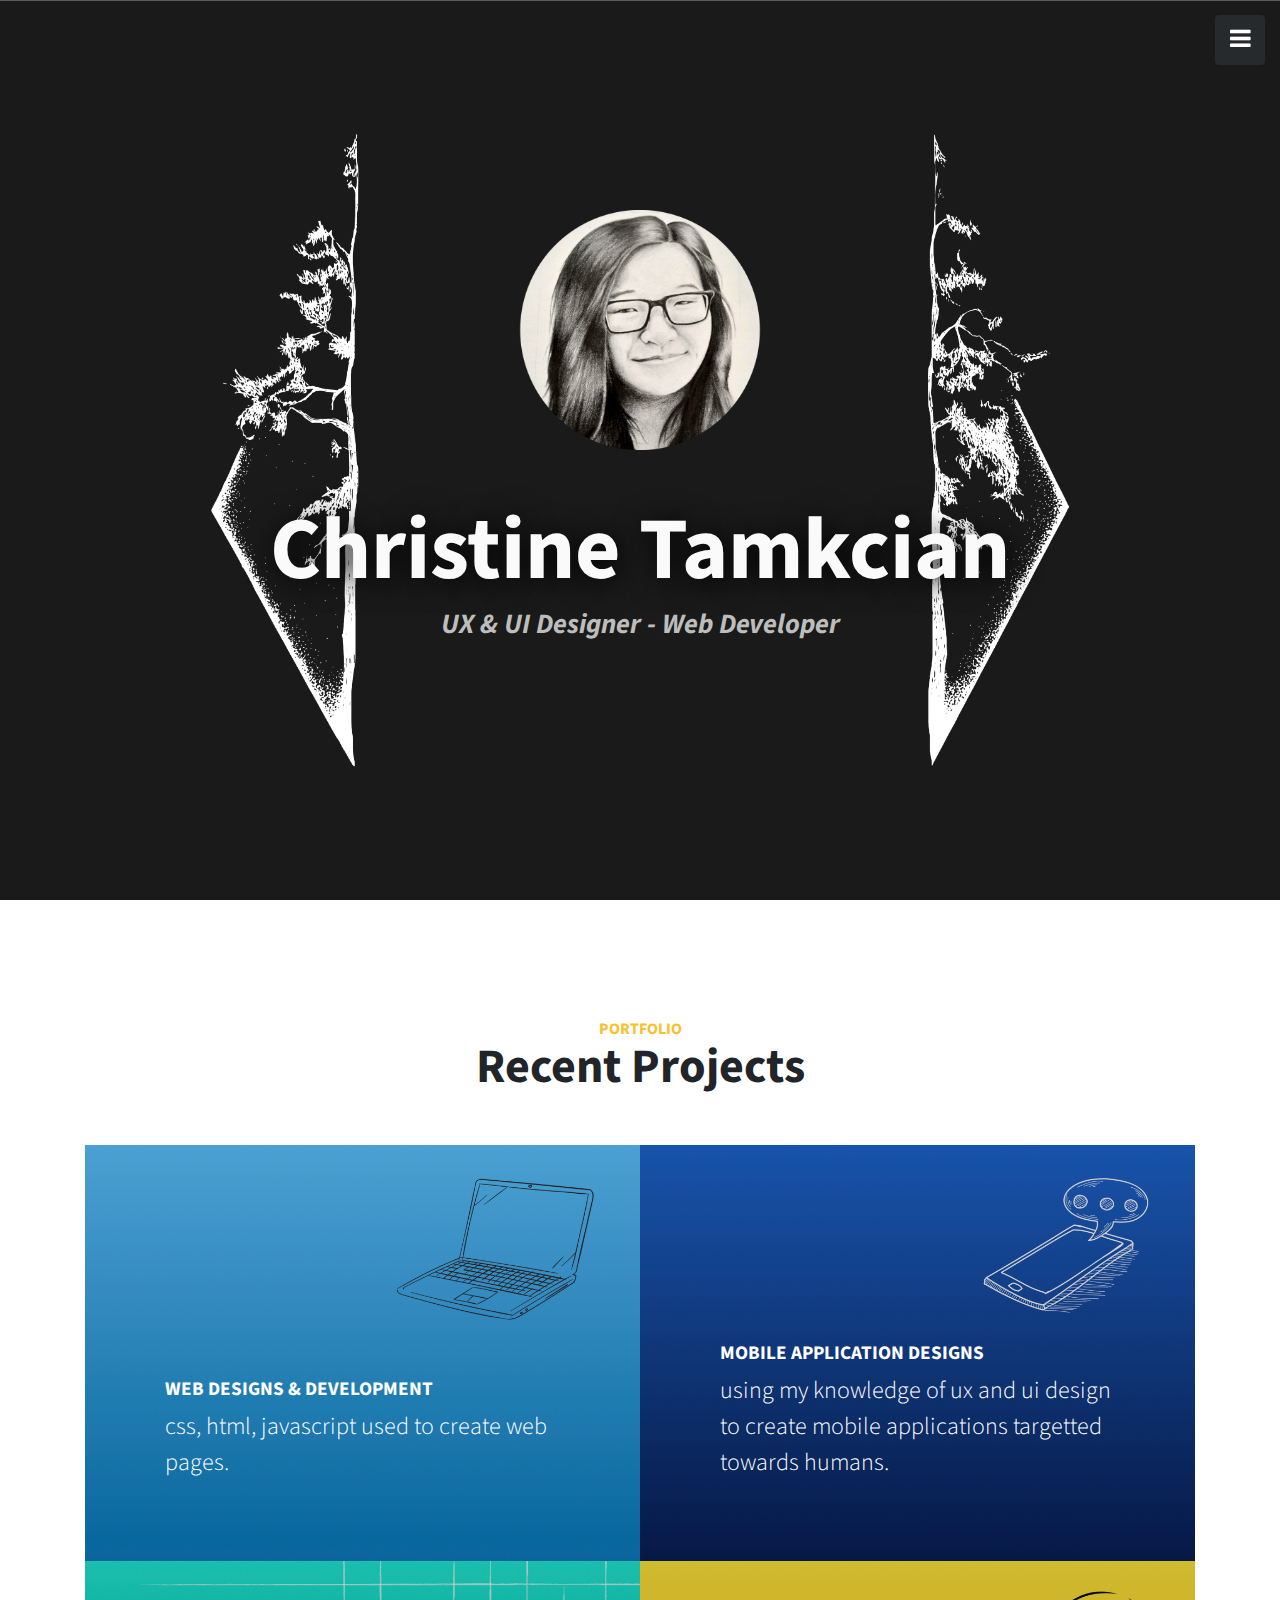
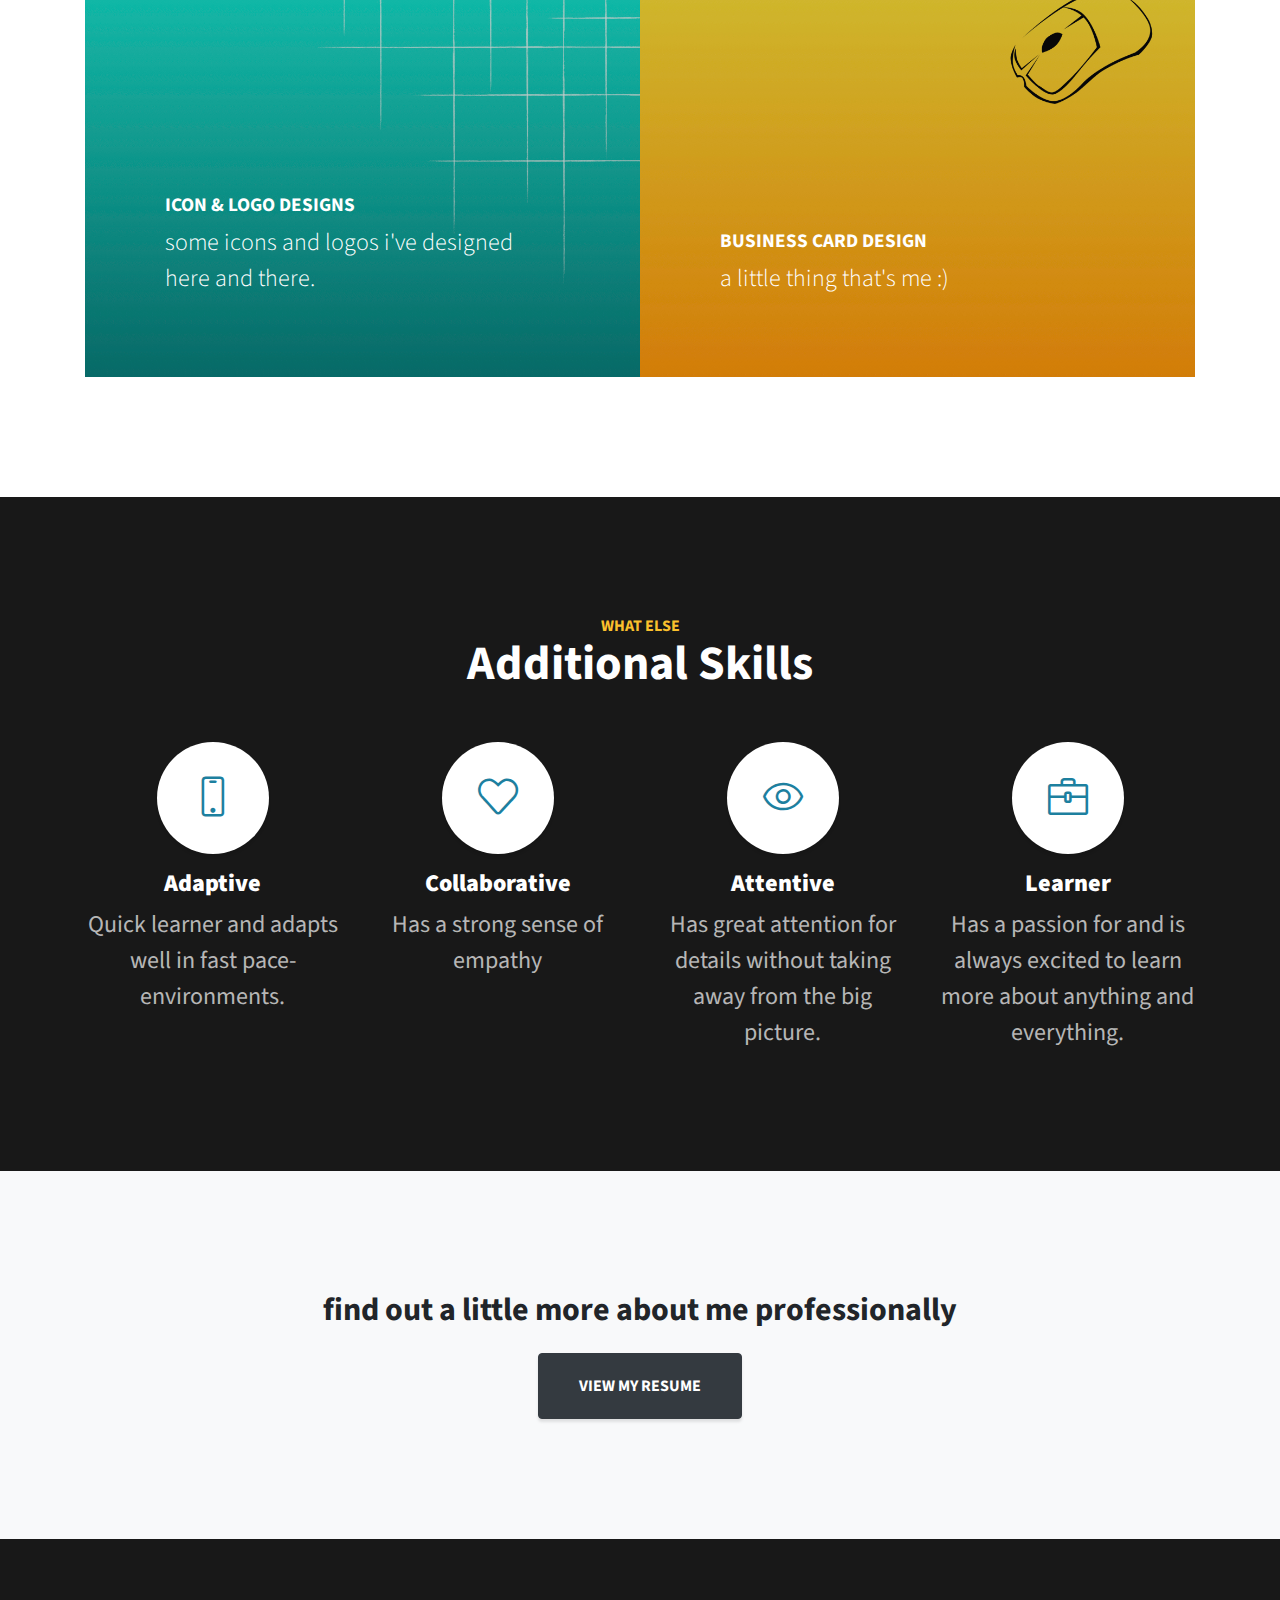
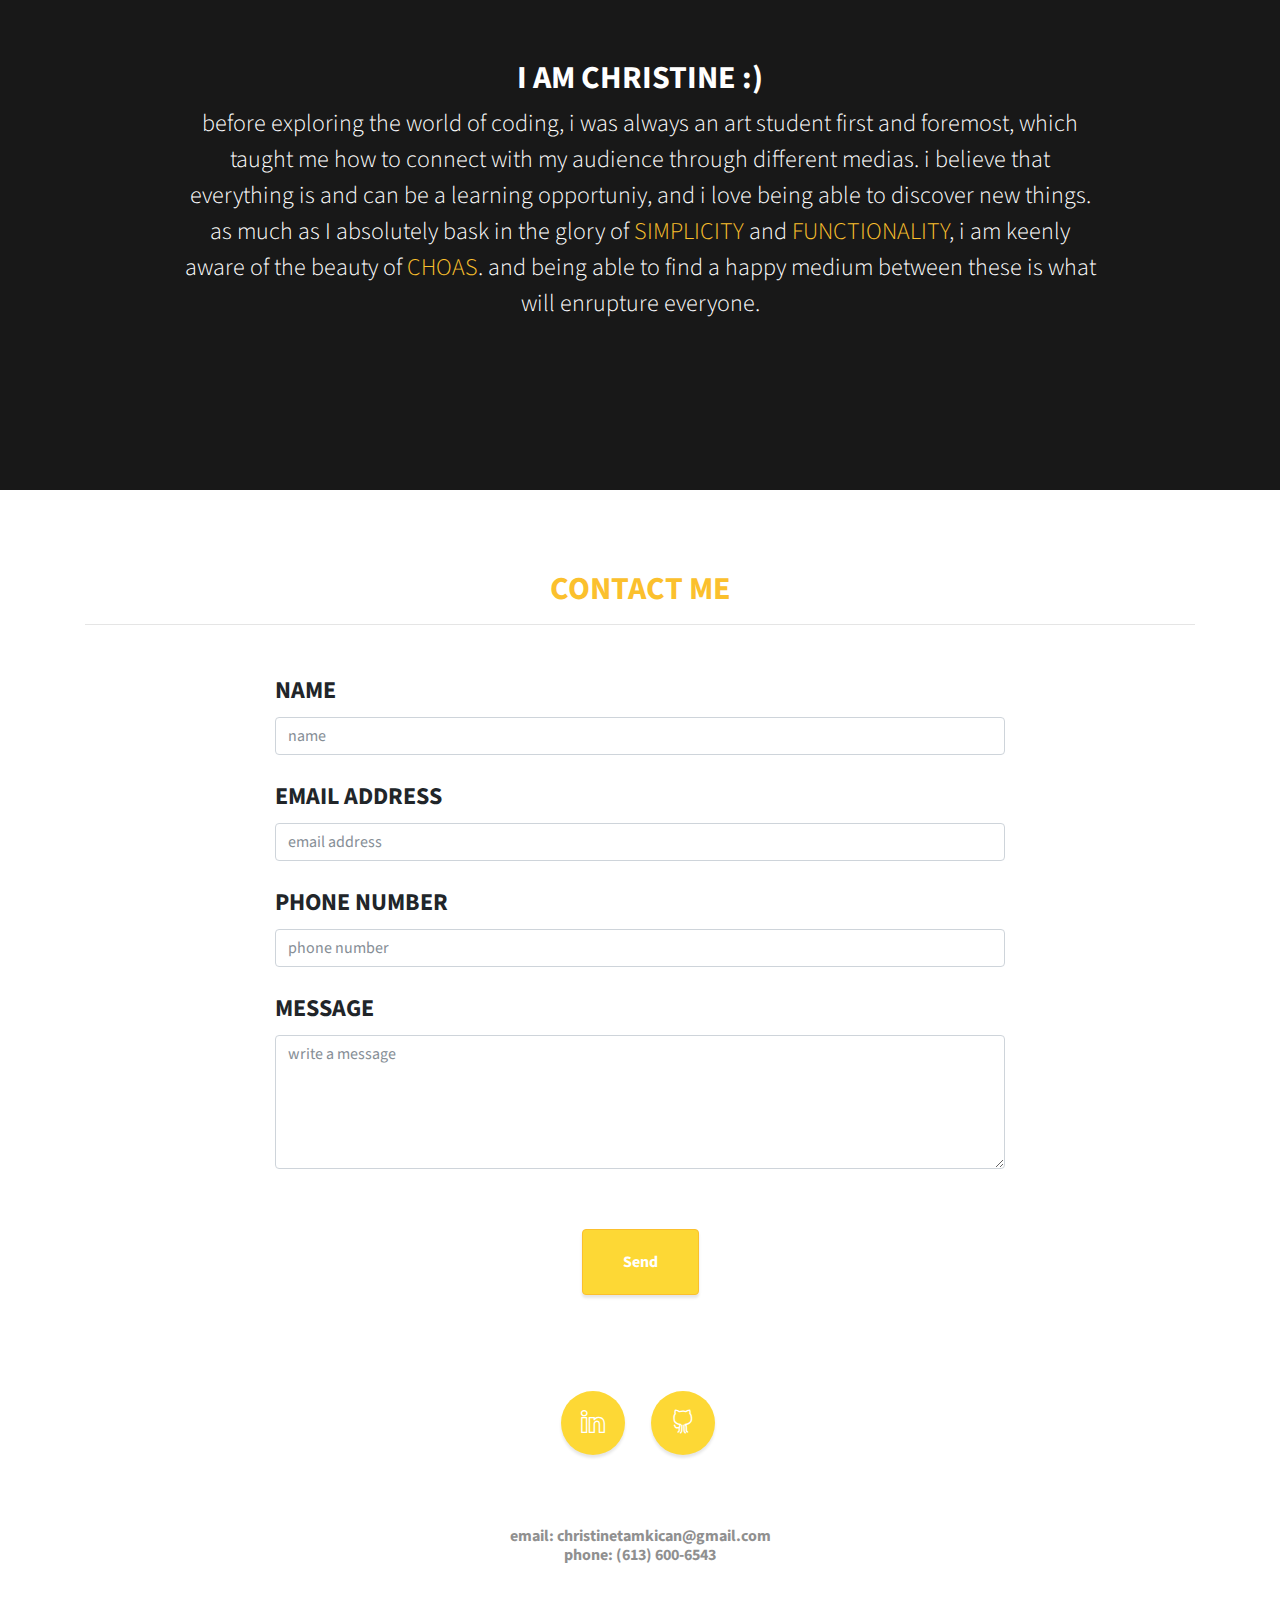
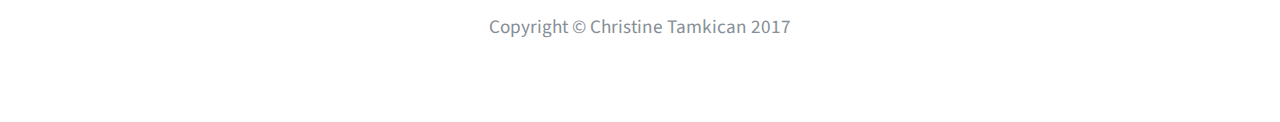
==== commit 425eb926: "init" ====
--- a/index.html
+++ b/index.html
@@ -81,7 +81,7 @@
                   <p class="mb-0">css, html, javascript used to create web pages.</p>
                 </span>
               </span>
-              <img class="img-fluid" src="img/portfolio-1.jpg" alt="">
+              <img class="img-fluid" src="img/webDesign0.jpeg" alt="">
             </a>
           </div>
           <div class="col-lg-6">
@@ -92,7 +92,7 @@
                   <p class="mb-0">using my knowledge of ux and ui design to create mobile applications targetted towards humans.</p>
                 </span>
               </span>
-              <img class="img-fluid" src="img/portfolio-2.jpg" alt="">
+              <img class="img-fluid" src="img/appDesign0.jpeg" alt="">
             </a>
           </div>
           <div class="col-lg-6">
@@ -103,7 +103,7 @@
                   <p class="mb-0">some icons and logos i've designed here and there.</p>
                 </span>
               </span>
-              <img class="img-fluid" src="img/portfolio-3.jpg" alt="">
+              <img class="img-fluid" src="img/iconDesign0.jpeg" alt="">
             </a>
           </div>
           <div class="col-lg-6">
@@ -114,7 +114,7 @@
                   <p class="mb-0">a little thing that's me :)</p>
                 </span>
               </span>
-              <img class="img-fluid" src="img/portfolio-4.jpg" alt="">
+              <img class="img-fluid" src="img/miscDesign0.jpeg" alt="">
             </a>
           </div>
         </div>
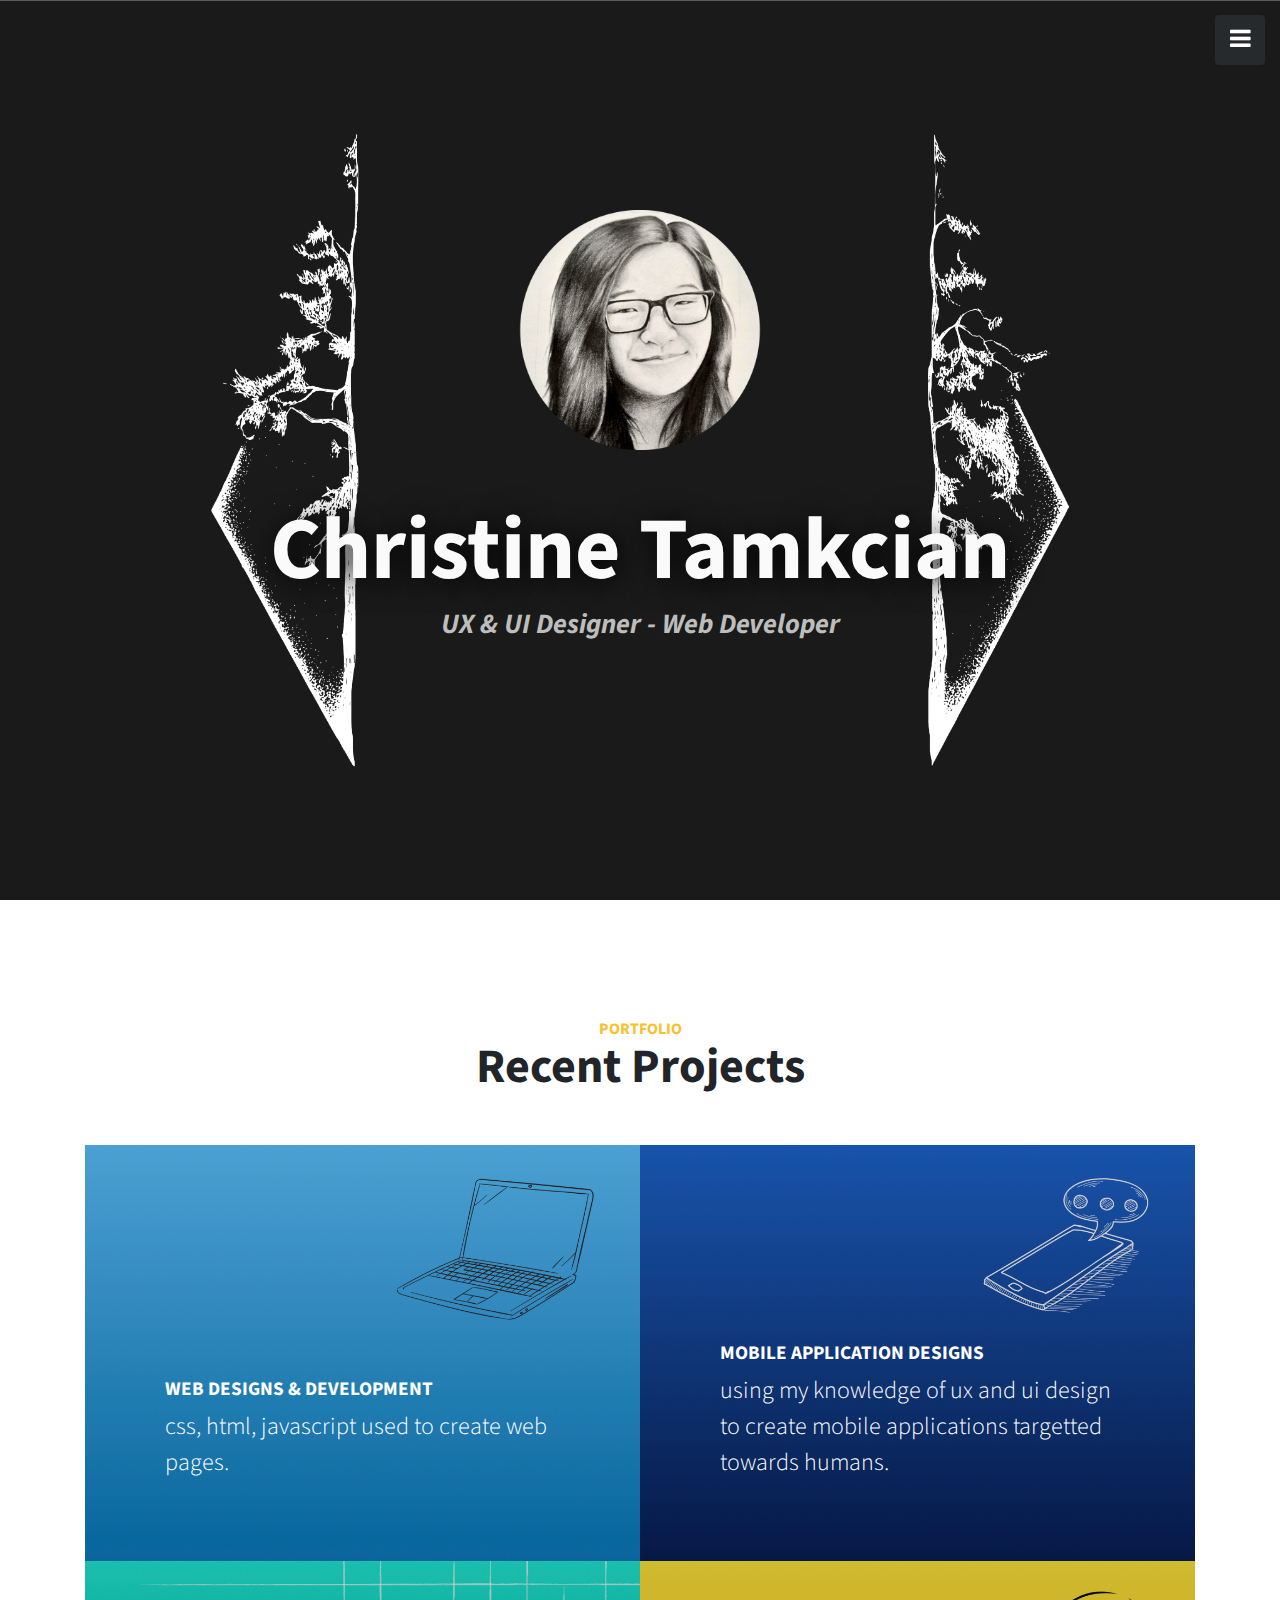
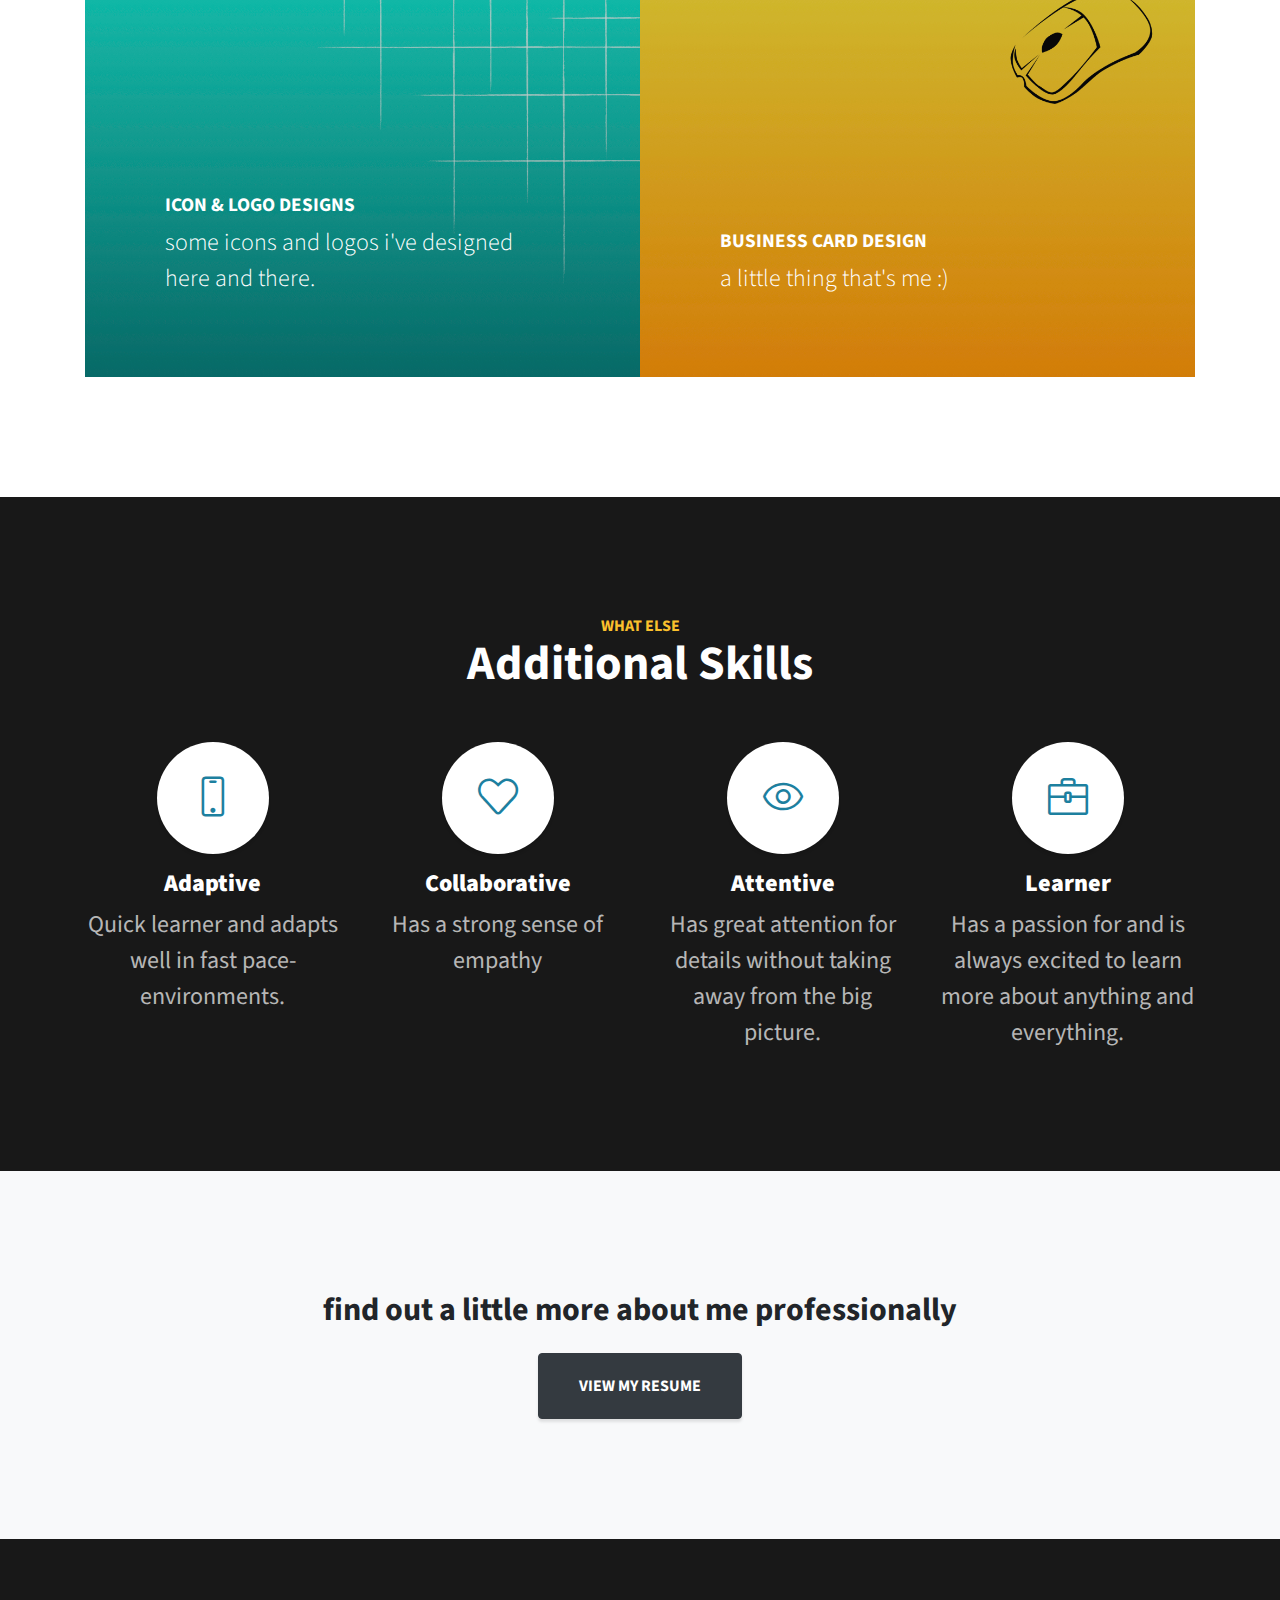
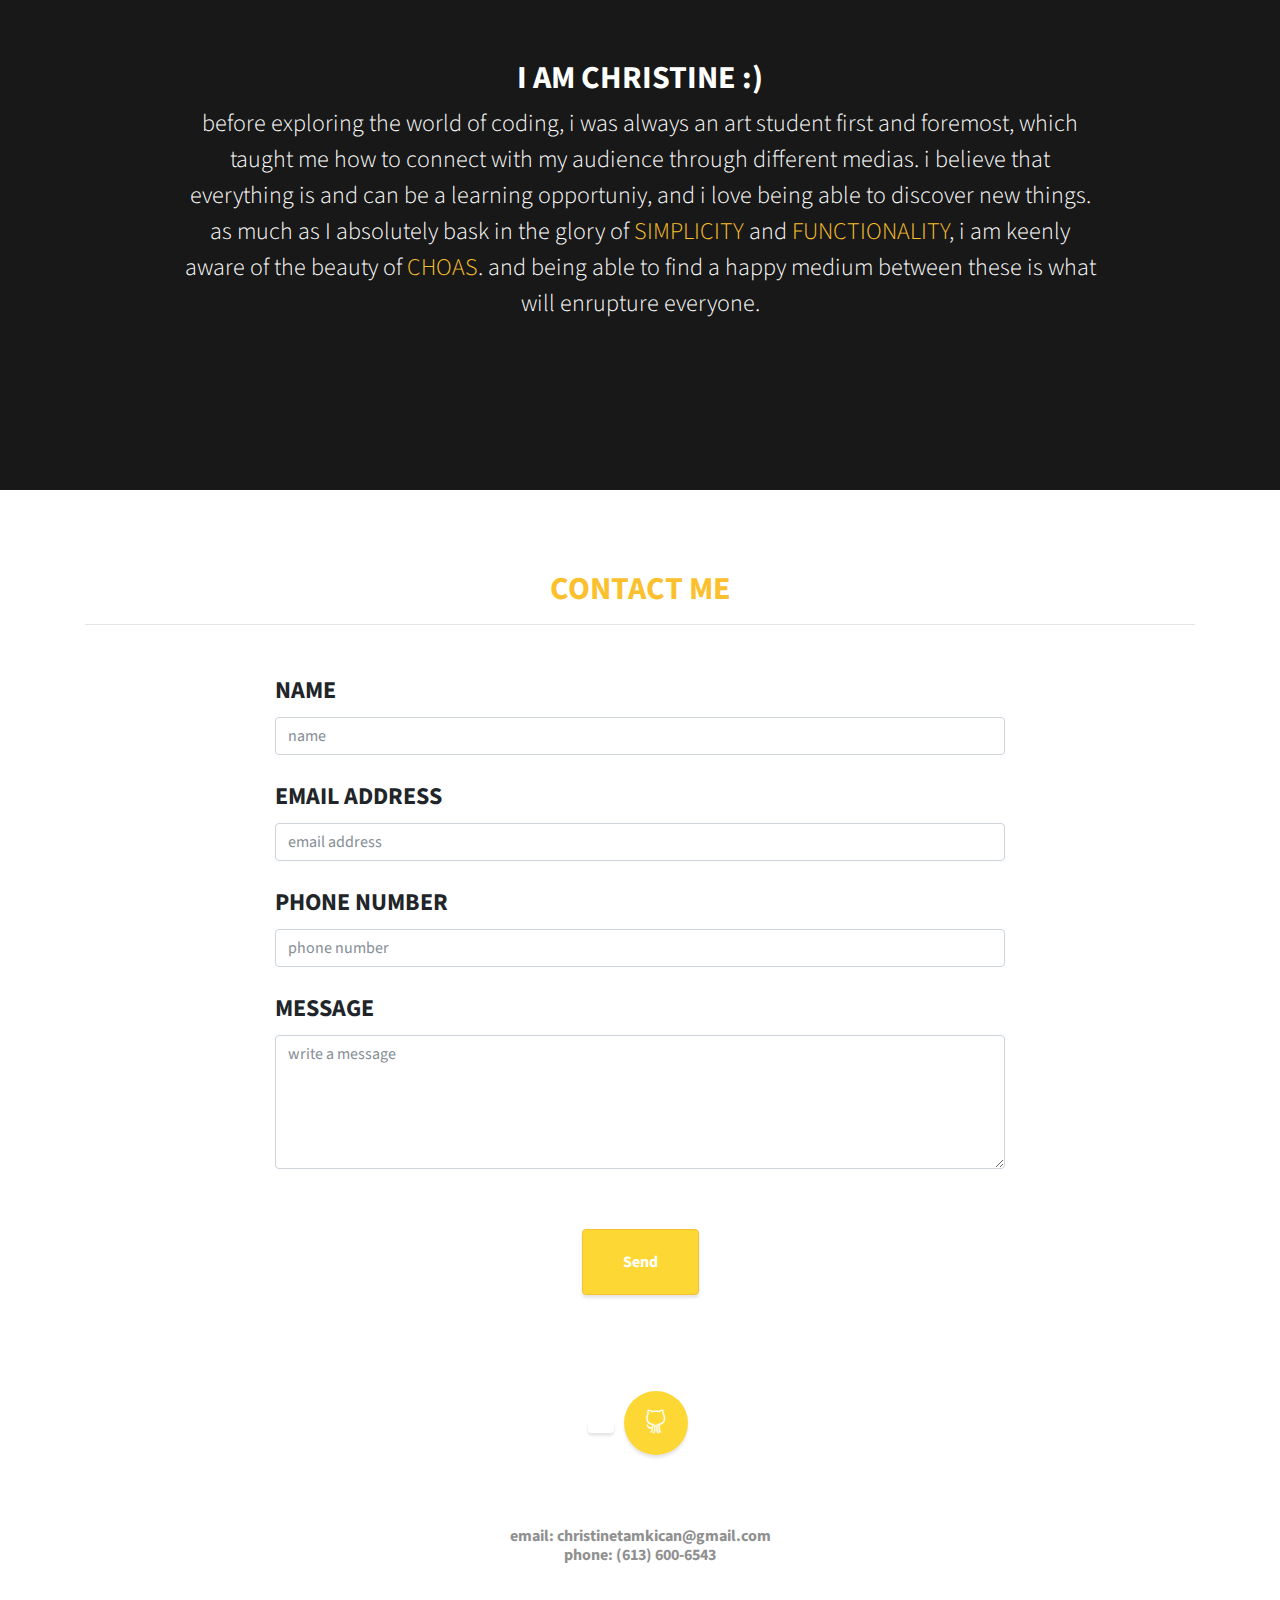
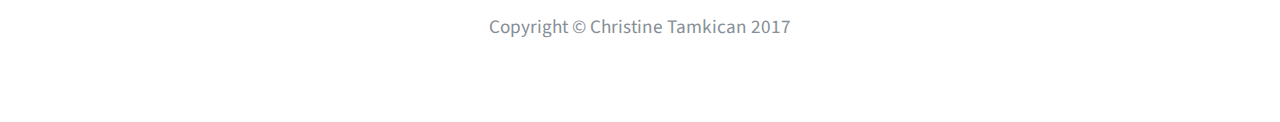
==== commit ffe19a54: "button" ====
--- a/index.html
+++ b/index.html
@@ -468,8 +468,8 @@
       <div class="container">
         <ul class="list-inline mb-5">
           <li class="list-inline-item">
-            <a class="social-link rounded-circle text-white mr-3" href="https://www.linkedin.com/in/christine-tamkican-003aa7154/">
-              <i class="icon-social-linkedin"></i>
+            <a class="btn btn-social-icon -btn-linkedin" href="https://www.linkedin.com/in/christine-tamkican-003aa7154/">
+<!--              <i class="icon-social-linkedin"></i>-->
             </a>
           </li>
           <li class="list-inline-item">
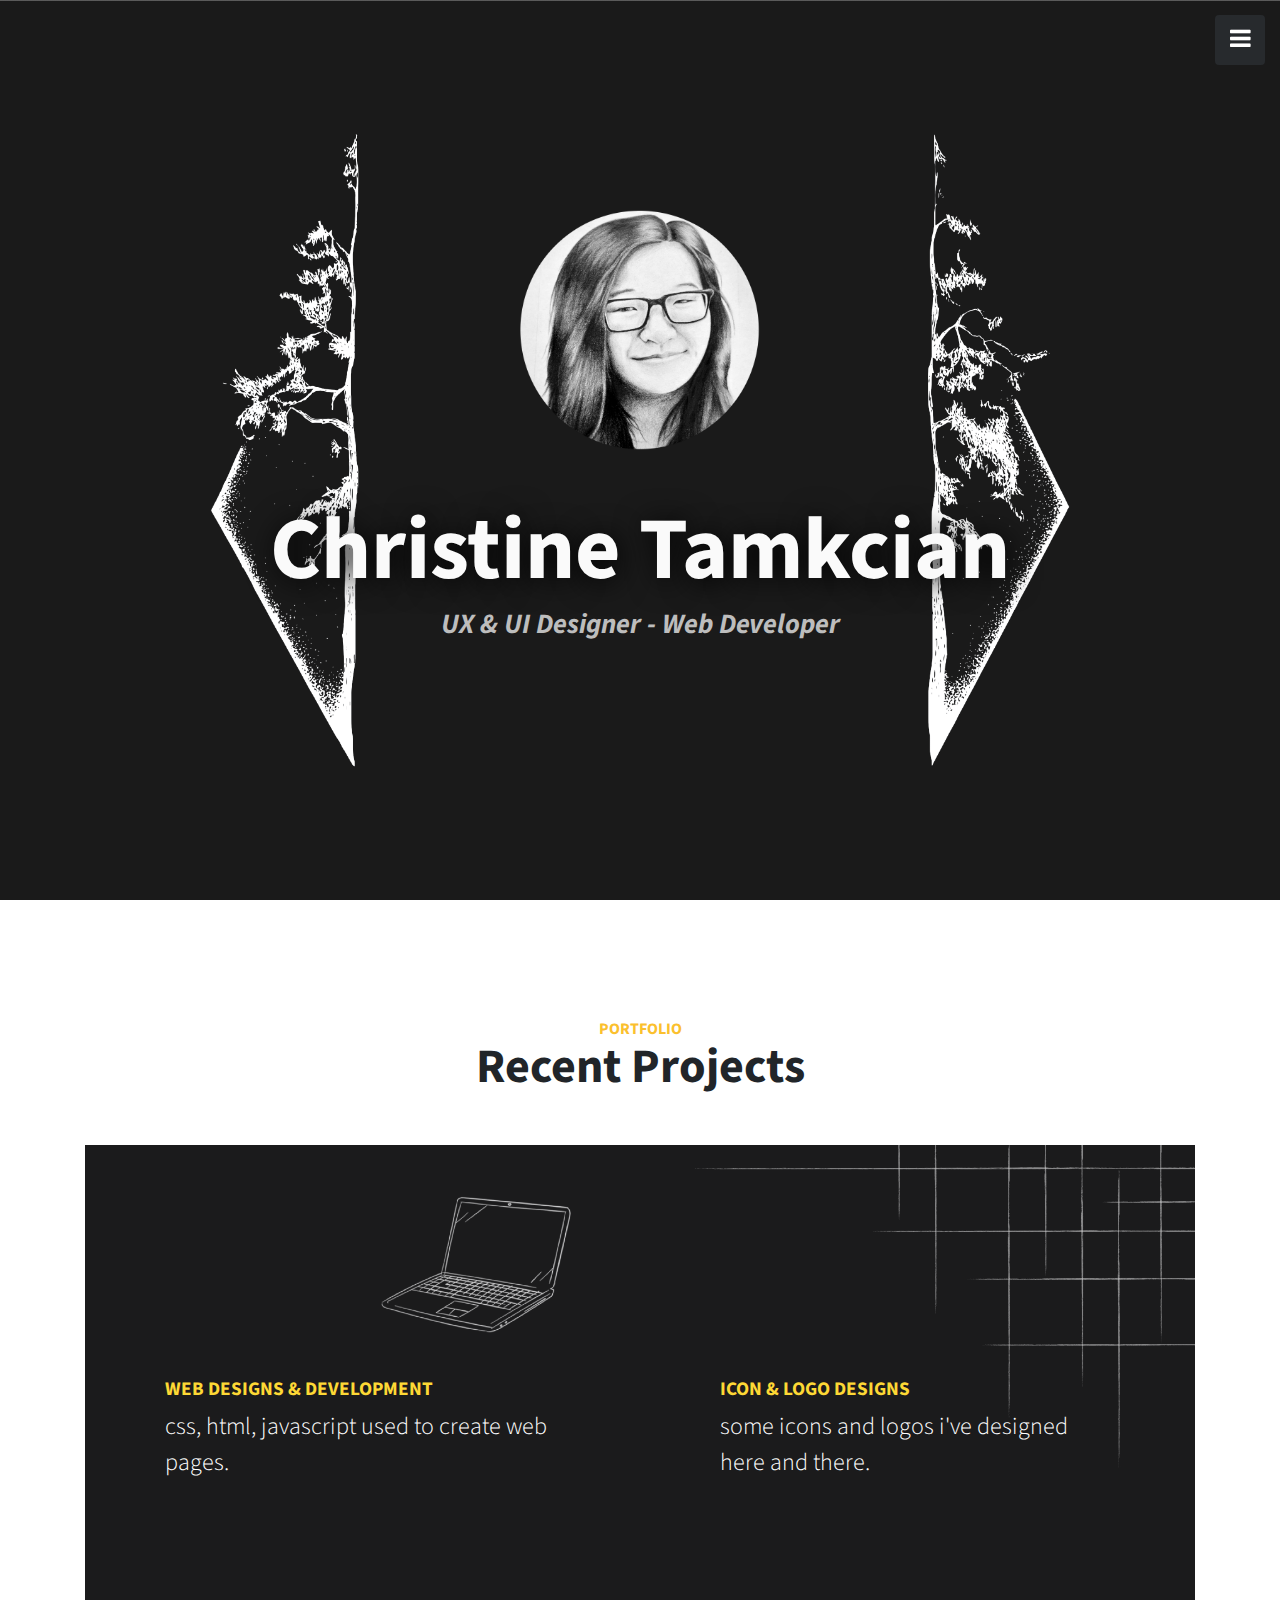
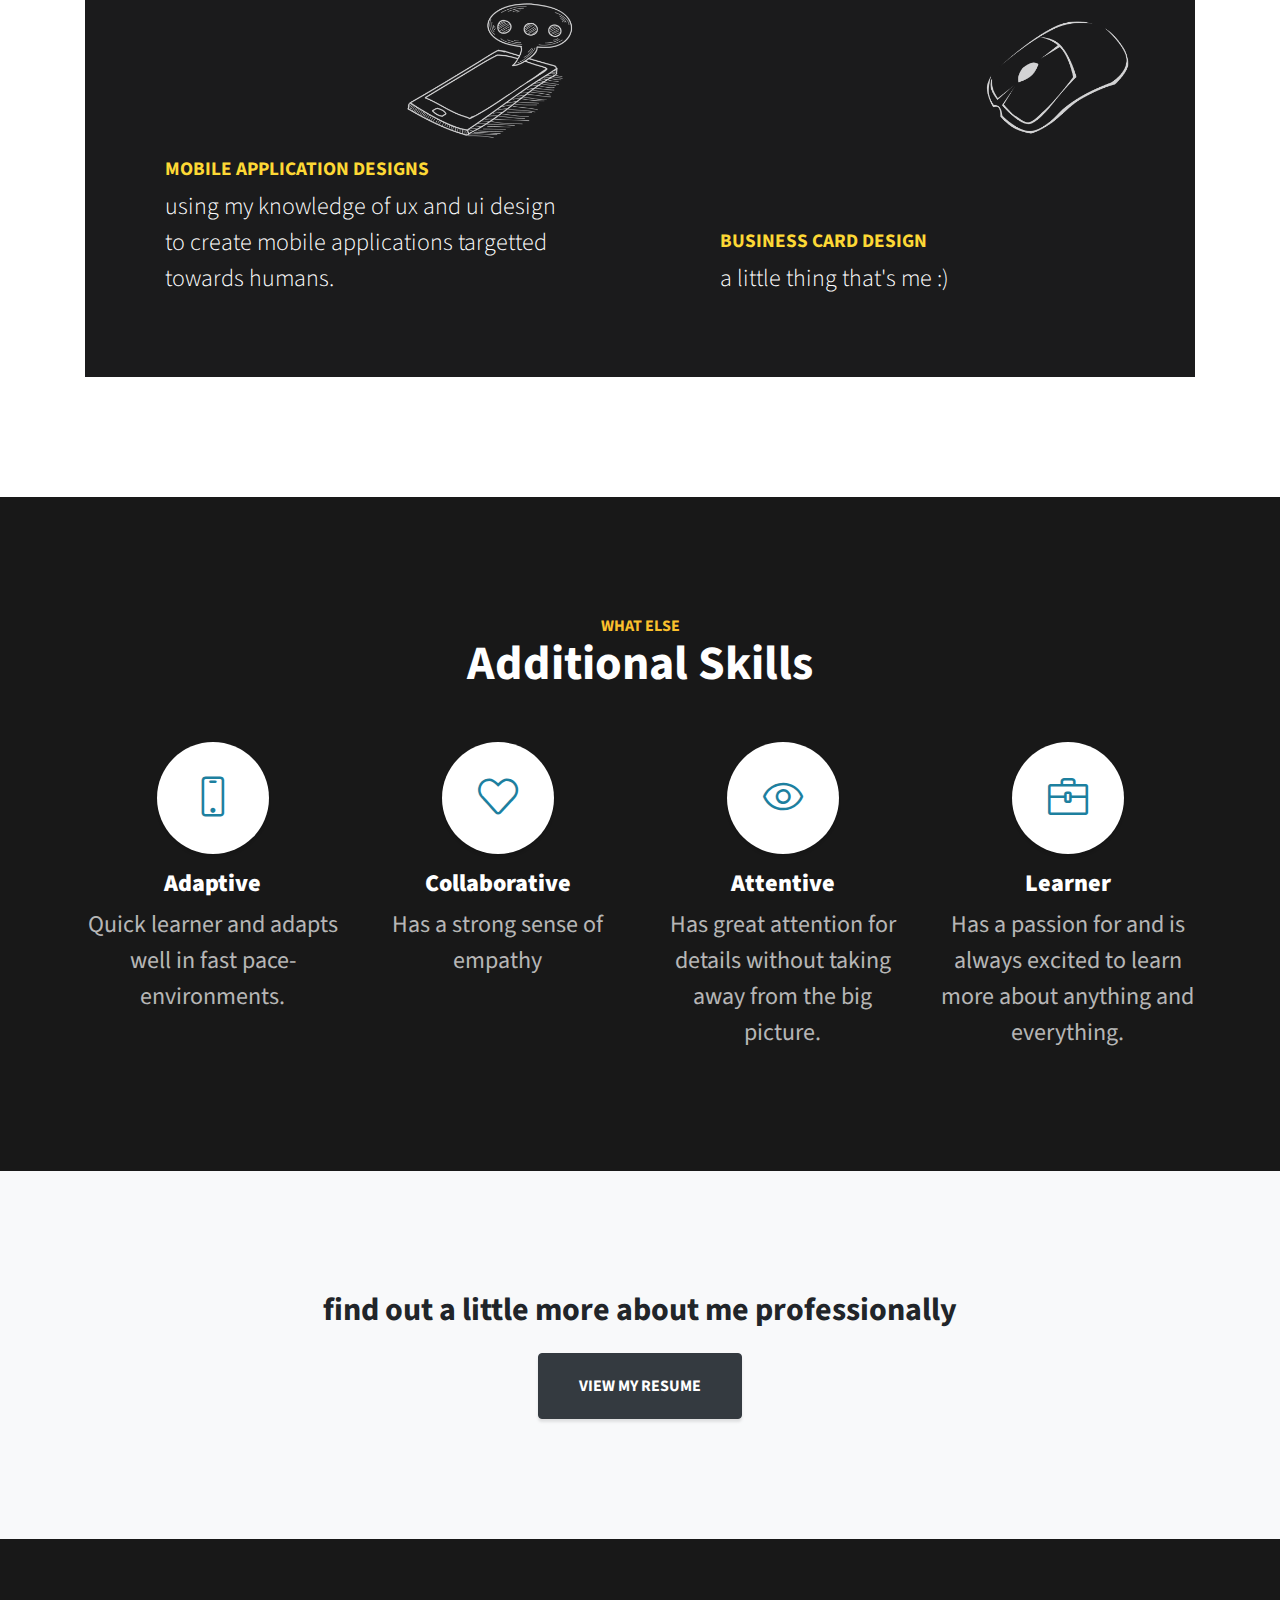
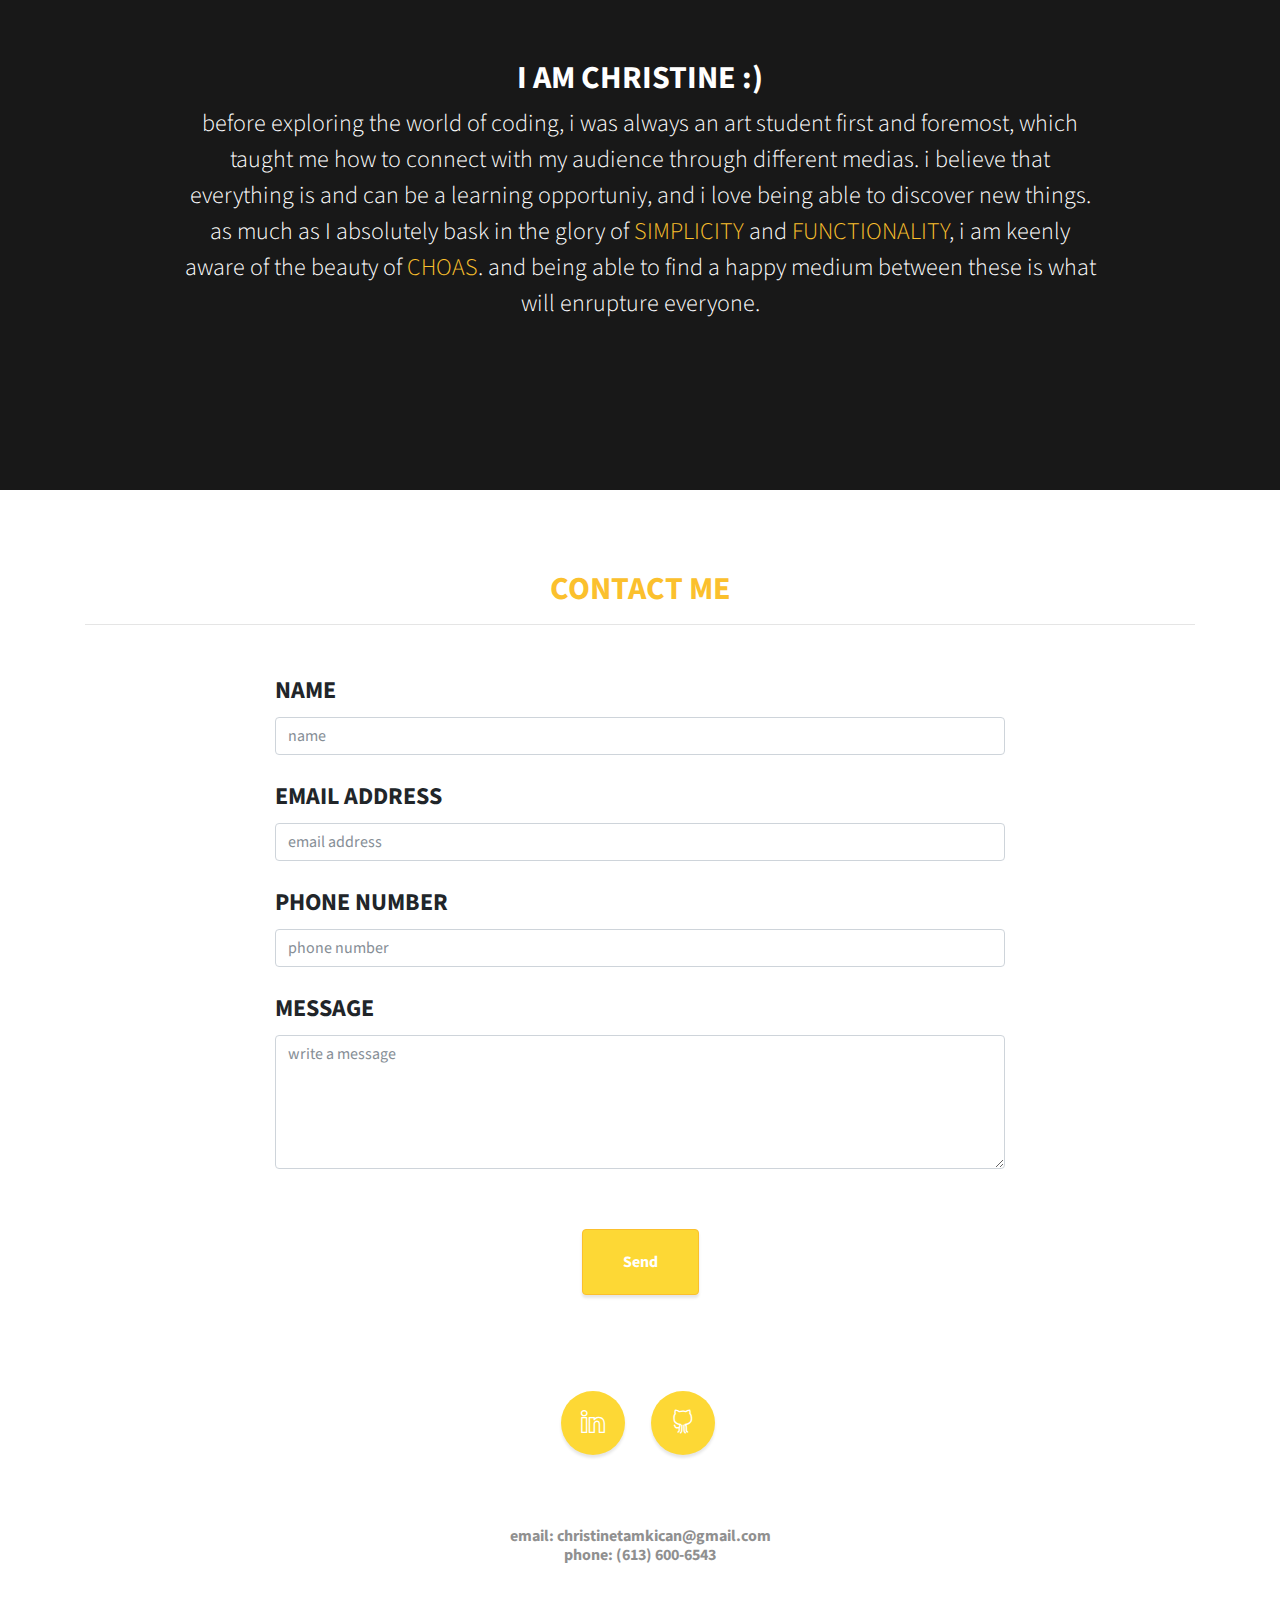
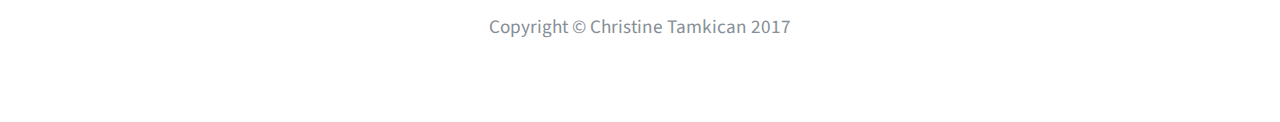
==== commit 2b153293: "colours" ====
--- a/index.html
+++ b/index.html
@@ -85,6 +85,17 @@
             </a>
           </div>
           <div class="col-lg-6">
+            <a class="portfolio-item" href="#iconModal" data-toggle="modal">
+              <span class="caption">
+                <span class="caption-content">
+                  <h2>ICON &AMP; LOGO DESIGNS</h2>
+                  <p class="mb-0">some icons and logos i've designed here and there.</p>
+                </span>
+              </span>
+              <img class="img-fluid" src="img/iconDesign0.jpeg" alt="">
+            </a>
+          </div>
+          <div class="col-lg-6">
             <a class="portfolio-item" href="#appModal" data-toggle="modal">
               <span class="caption">
                 <span class="caption-content">
@@ -93,17 +104,6 @@
                 </span>
               </span>
               <img class="img-fluid" src="img/appDesign0.jpeg" alt="">
-            </a>
-          </div>
-          <div class="col-lg-6">
-            <a class="portfolio-item" href="#iconModal" data-toggle="modal">
-              <span class="caption">
-                <span class="caption-content">
-                  <h2>ICON &AMP; LOGO DESIGNS</h2>
-                  <p class="mb-0">some icons and logos i've designed here and there.</p>
-                </span>
-              </span>
-              <img class="img-fluid" src="img/iconDesign0.jpeg" alt="">
             </a>
           </div>
           <div class="col-lg-6">
@@ -127,9 +127,11 @@
     <div id="webModal" class="modal fade" tabindex="-1" role="dialog" style="display:none;" aria-hidden="true">
         <div class="modal-dialog modal-lg" role="document">
     <div class="modal-content">
+     <div class="modal-header">
+        <button type="button" class="close" data-dismiss="modal">&times;</button>
+     </div>
       <!-- dialog body -->
       <div class="modal-body">
-        <button type="button" class="close" data-dismiss="modal">&times;</button>
         <div id="webCar" class="carousel slide" data-ride="carousel">
           <ol class="carousel-indicators">
             <li data-target="#webCar" data-slide-to="0" class="active"></li>
@@ -180,9 +182,11 @@
     <div id="appModal" class="modal fade" tabindex="-1" role="dialog" style="display:none;" aria-hidden="true">
         <div class="modal-dialog modal-lg" role="document">
     <div class="modal-content">
+    <div class="modal-header">
+        <button type="button" class="close" data-dismiss="modal">&times;</button>
+     </div>
       <!-- dialog body -->
       <div class="modal-body">
-        <button type="button" class="close" data-dismiss="modal">&times;</button>
         <div id="appCar" class="carousel slide" data-ride="carousel">
           <ol class="carousel-indicators">
             <li data-target="#appCar" data-slide-to="0" class="active"></li>
@@ -236,9 +240,11 @@
     <div id="iconModal" class="modal fade" tabindex="-1" role="dialog" style="display:none;" aria-hidden="true">
         <div class="modal-dialog modal-lg" role="document">
     <div class="modal-content">
+          <div class="modal-header">
+        <button type="button" class="close" data-dismiss="modal">&times;</button>
+     </div>
       <!-- dialog body -->
       <div class="modal-body">
-        <button type="button" class="close" data-dismiss="modal">&times;</button>
         <div id="iconCar" class="carousel slide" data-ride="carousel">
           <ol class="carousel-indicators">
             <li data-target="#iconCar" data-slide-to="0" class="active"></li>
@@ -291,9 +297,11 @@
     <div id="brandingModal" class="modal fade" tabindex="-1" role="dialog" style="display:none;" aria-hidden="true">
         <div class="modal-dialog modal-lg" role="document">
     <div class="modal-content">
+          <div class="modal-header">
+        <button type="button" class="close" data-dismiss="modal">&times;</button>
+     </div>
       <!-- dialog body -->
       <div class="modal-body">
-        <button type="button" class="close" data-dismiss="modal">&times;</button>
         <div id="brandingCar" class="carousel slide" data-ride="carousel">
           <ol class="carousel-indicators">
             <li data-target="#brandingCar" data-slide-to="0" class="active"></li>
@@ -468,8 +476,8 @@
       <div class="container">
         <ul class="list-inline mb-5">
           <li class="list-inline-item">
-            <a class="btn btn-social-icon -btn-linkedin" href="https://www.linkedin.com/in/christine-tamkican-003aa7154/">
-<!--              <i class="icon-social-linkedin"></i>-->
+            <a class="social-link rounded-circle text-white mr-3" href="https://www.linkedin.com/in/christine-tamkican-003aa7154/">
+              <i class="icon-social-linkedin"></i>
             </a>
           </li>
           <li class="list-inline-item">
--- a/css/stylish-portfolio.css
+++ b/css/stylish-portfolio.css
@@ -53,6 +53,9 @@
 
     .carousel-indicators .active {
         background-color: #fbc02d;
+    }
+    .carousel-control-prev-icon {
+        color: #333;
     }
 }.map iframe {
     pointer-events: none;
@@ -230,6 +233,7 @@
 .portfolio-item .caption .caption-content h2 {
     font-size: 1.2rem;
     text-transform: uppercase;
+    color: #fdd835;
 }
 .portfolio-item .caption .caption-content p {
     font-weight: 300;
@@ -261,7 +265,7 @@
     clip-path: inset(2rem);
 }
 .portfolio-item:hover .caption {
-    background-color: rgba(29, 128, 159, .9);
+    background-color: rgba(251, 192, 45, .9);
     -webkit-clip-path: inset(2rem);
     clip-path: inset(2rem);
 }
